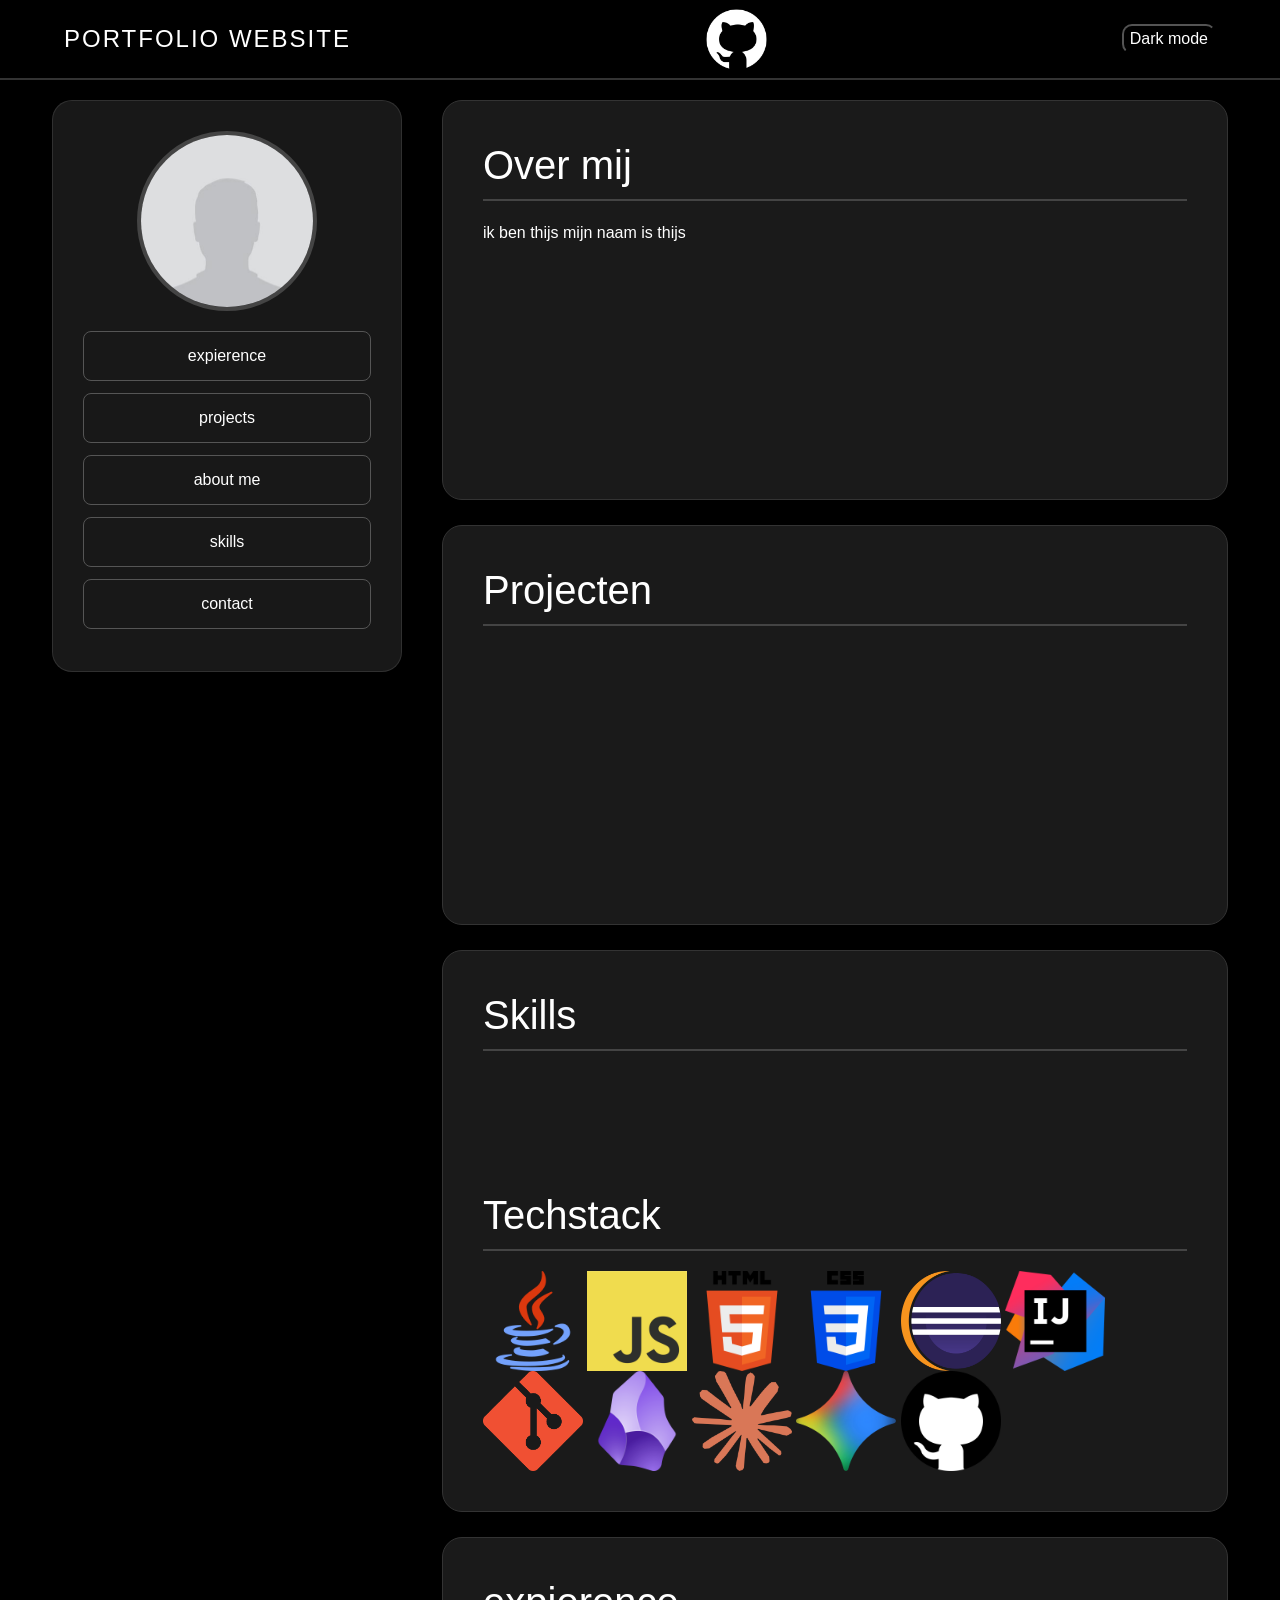
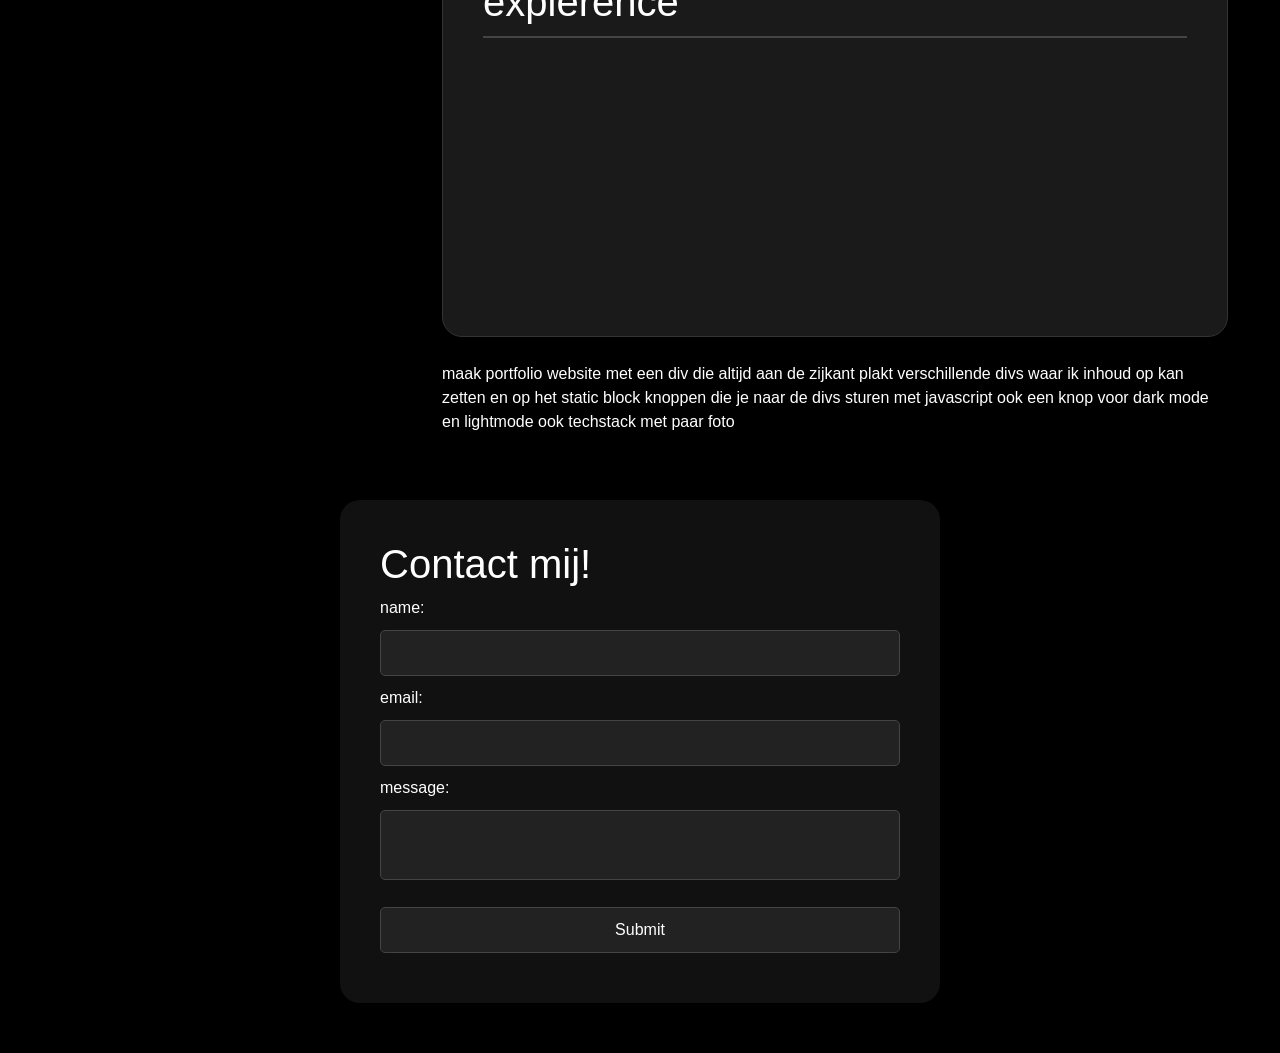
==== index.html @ da0b418c "renamed" ====
<!doctype html>
<html lang="en">

<head>
    <title>eportfolio</title>
    <!-- Required meta tags -->
    <meta charset="utf-8" />
    <meta name="viewport" content="width=device-width, initial-scale=1, shrink-to-fit=no" />

    <!-- Bootstrap CSS v5.2.1 -->
    <link href="https://cdn.jsdelivr.net/npm/bootstrap@5.3.2/dist/css/bootstrap.min.css" rel="stylesheet"
        integrity="sha384-T3c6CoIi6uLrA9TneNEoa7RxnatzjcDSCmG1MXxSR1GAsXEV/Dwwykc2MPK8M2HN" crossorigin="anonymous" />
    <link rel="stylesheet" href="style/main.css">
</head>

<body id="body">
    <header>
        <div id="head">
            <h1> Portfolio website </h1>
            <div id="git"><a href="https://github.com/dailyjork" target="_blank"><img
                        src="../images/github.png"></img></a></div>
            <button id="cMode">Dark mode</button>
        </div>
    </header>
    <main>
        <div class="container">
            <div id="leftColumn">
                <div id="profile">
                    <img id="profilePicb" src="images/default-avatar-photo-placeholder-profile-icon-vector.jpg" alt="">
                    <button id="expierenceb" onclick="goDiv(expierence)">expierence</button><br>
                    <button id="projectsb" onclick="goDiv(projects)">projects</button><br>
                    <button id="aboutb" onclick="goDiv(about)">about me</button><br>
                    <button id="skillsb" onclick="goDiv(skills)">skills</button> <br>
                    <button id="contactb" onclick="goDiv(contact)">contact</button>
                </div>
            </div>
            <div id="rightColumn">
                <div>
                    <div class="block">
                        <h1>Over mij</h1>
                        <p>ik ben thijs mijn naam is thijs</p>
                    </div>
                    <div class="block">
                        <h1>Projecten</h1>

                    </div>
                    <div class="block">
                        <h1>Skills</h1>
                        <p></p><br><br><br><br><br>
                        <h1> Techstack</h1>
                        <div id="skills">
                            <img src="images/java-logo.png" alt="">
                            <img src="images/JavaScript-logo.png" alt="">
                            <img src="images/HTML5_logo.png" alt="">
                            <img src="images/css-logo.png" alt="">
                            <img src="images/eclipse-icon-icon-md.png" alt="">
                            <img src="images/IntelliJ_IDEA_Icon.svg.png" alt="">
                            <img src="images/Git-Icon-1788C.png" alt="">
                            <img src="images/2023_Obsidian_logo.svg.png" alt="">
                            <img src="images/claude-color.png" alt="">
                            <img src="images/Google_Gemini_icon_2025.svg.png" alt="">
                            <img src="images/github_logo_icon_229278.png" alt="">
                        </div>
                    </div>
                    <div class="block">
                        <h1>expierence</h1>

                    </div>
                        <p>maak portfolio website met een div die altijd aan de zijkant plakt verschillende divs waar ik inhoud op kan zetten en op het static block knoppen die je naar de divs sturen met javascript ook een knop voor dark mode en lightmode ook techstack met paar foto</p>
                    </div>
                </div>
            </div>
        </div>
    </main>
    <footer>
        <div id="contact">
            <h1> Contact mij!</h1>
            <form action="https://api.web3forms.com/submit" method="POST" id="form">
                <input type="hidden" name="access_key" value="903be029-9c45-42ca-ba6c-85d834a9653d">
                <label for="name">name:</label>
                <input type="text" name="name" required> <br>
                <label for="email">email:</label>
                <input type="email" name="email" required><br>
                <label for="message">message:</label>
                <textarea name="message" required></textarea><br>
                <button type="submit">Submit</button>
            </form>
        </div>
        <div id="footer">

        </div>
    </footer>
    <!-- Bootstrap JavaScript Libraries -->
    <script src="https://cdn.jsdelivr.net/npm/@popperjs/core@2.11.8/dist/umd/popper.min.js"
        integrity="sha384-I7E8VVD/ismYTF4hNIPjVp/Zjvgyol6VFvRkX/vR+Vc4jQkC+hVqc2pM8ODewa9r"
        crossorigin="anonymous"></script>

    <script src="https://cdn.jsdelivr.net/npm/bootstrap@5.3.2/dist/js/bootstrap.min.js"
        integrity="sha384-BBtl+eGJRgqQAUMxJ7pMwbEyER4l1g+O15P+16Ep7Q9Q+zqX6gSbd85u4mG4QzX+"
        crossorigin="anonymous"></script>
    <script src="script/main.js">

    </script>
</body>

</html>
---- style/main.css ----
* {
    box-sizing: border-box;
    transition: background-color 0.3s ease, color 0.3s ease;
}

.block #skills img {
    height: 100px;
    width: 100px;
}

body {
    background-color: #000;
    color: white;
    margin: 0;
    font-family: 'Segoe UI', Tahoma, Geneva, Verdana, sans-serif;
    overflow-x: hidden;
}

#head button {
    border-radius: 10px;

    background-color: black;
    color: white;
}

#head {
    position: fixed;
    top: 0;
    left: 0;
    width: 100%;
    height: 80px;
    display: flex;
    justify-content: space-between;
    padding: 0 5%;
    background-color: rgba(0, 0, 0, 0.9);
    backdrop-filter: blur(5px);
    border-bottom: 2px solid #333;
    z-index: 1000;
    align-items: center;
    text-align: center;
}

#head h1 {
    font-size: 1.5rem;
    margin: 0;
    text-transform: uppercase;
    letter-spacing: 2px;
}

#head img {
    width: 75px;
    height: 75px;
}


.container {
    display: flex;
    max-width: 1200px;
    margin: 100px auto 0;
    gap: 40px;
}

#leftColumn {
    width: 350px;
}

#profile {
    position: sticky;
    top: 100px;
    background: rgba(40, 40, 40, 0.6);
    backdrop-filter: blur(15px);
    padding: 30px;
    border-radius: 20px;
    border: 1px solid rgba(255, 255, 255, 0.1);
    text-align: center;
}

#profile img {
    width: 180px;
    height: 180px;
    object-fit: cover;
    border-radius: 50%;
    border: 4px solid #444;
    margin-bottom: 20px;
}

#profile button {
    width: 100%;
    padding: 12px;
    margin-bottom: 12px;
    background: transparent;
    border: 1px solid #555;
    color: white;
    border-radius: 8px;
    cursor: pointer;
    transition: all 0.2s ease;
}

#profile button:hover {
    background: white;
    color: black;
    transform: translateY(-2px);
}

#rightColumn {
    flex: 1;
    display: flex;
    flex-direction: column;
    gap: 30px;
}

.block {
    background: #1a1a1a;
    padding: 40px;
    border-radius: 20px;
    min-height: 400px;
    border: 1px solid #333;
    margin-bottom: 25px;
}

.block h1 {
    border-bottom: 2px solid #444;
    padding-bottom: 10px;
    margin-bottom: 20px;
}

#contact {
    max-width: 600px;
    margin: 50px auto;
    padding: 40px;
    background: #111;
    border-radius: 20px;
}

#form input, #form textarea, #form button{
    width: 100%;
    padding: 10px;
    margin: 10px 0;
    background: #222;
    border: 1px solid #444;
    color: white;
    border-radius: 5px;
    resize: none;
    background-color: #222;
}

body.light-mode {
    background-color: #f5f5f5;
    background-image: radial-gradient(#ccc 1px, transparent 1px);
    background-size: 20px 20px;
    color: #1a1a1a;
}

body.light-mode #head {
    background-color: rgba(255, 255, 255, 0.9);
    border-bottom: 2px solid #ddd;
}

body.light-mode #head h1 { color: #000; }

body.light-mode #profile {
    background: rgba(255, 255, 255, 0.8);
    border: 1px solid #ddd;
}

body.light-mode #profile button {
    border: 1px solid #ccc;
    color: #333;
}

body.light-mode .block {
    background: white;
    border: 1px solid #ddd;
    box-shadow: 0 4px 15px rgba(0,0,0,0.05);
}
body.light-mode #contact {
    background-color: white;
    border: 1px solid #ddd;
}
body.light-mode #form input,body.light-mode #form textarea {
    background-color: rgb(233, 230, 225);
    color: black;
}
body.light-mode #head button {
    background-color: rgb(255, 255, 255);
    color: rgb(0, 0, 0);
}
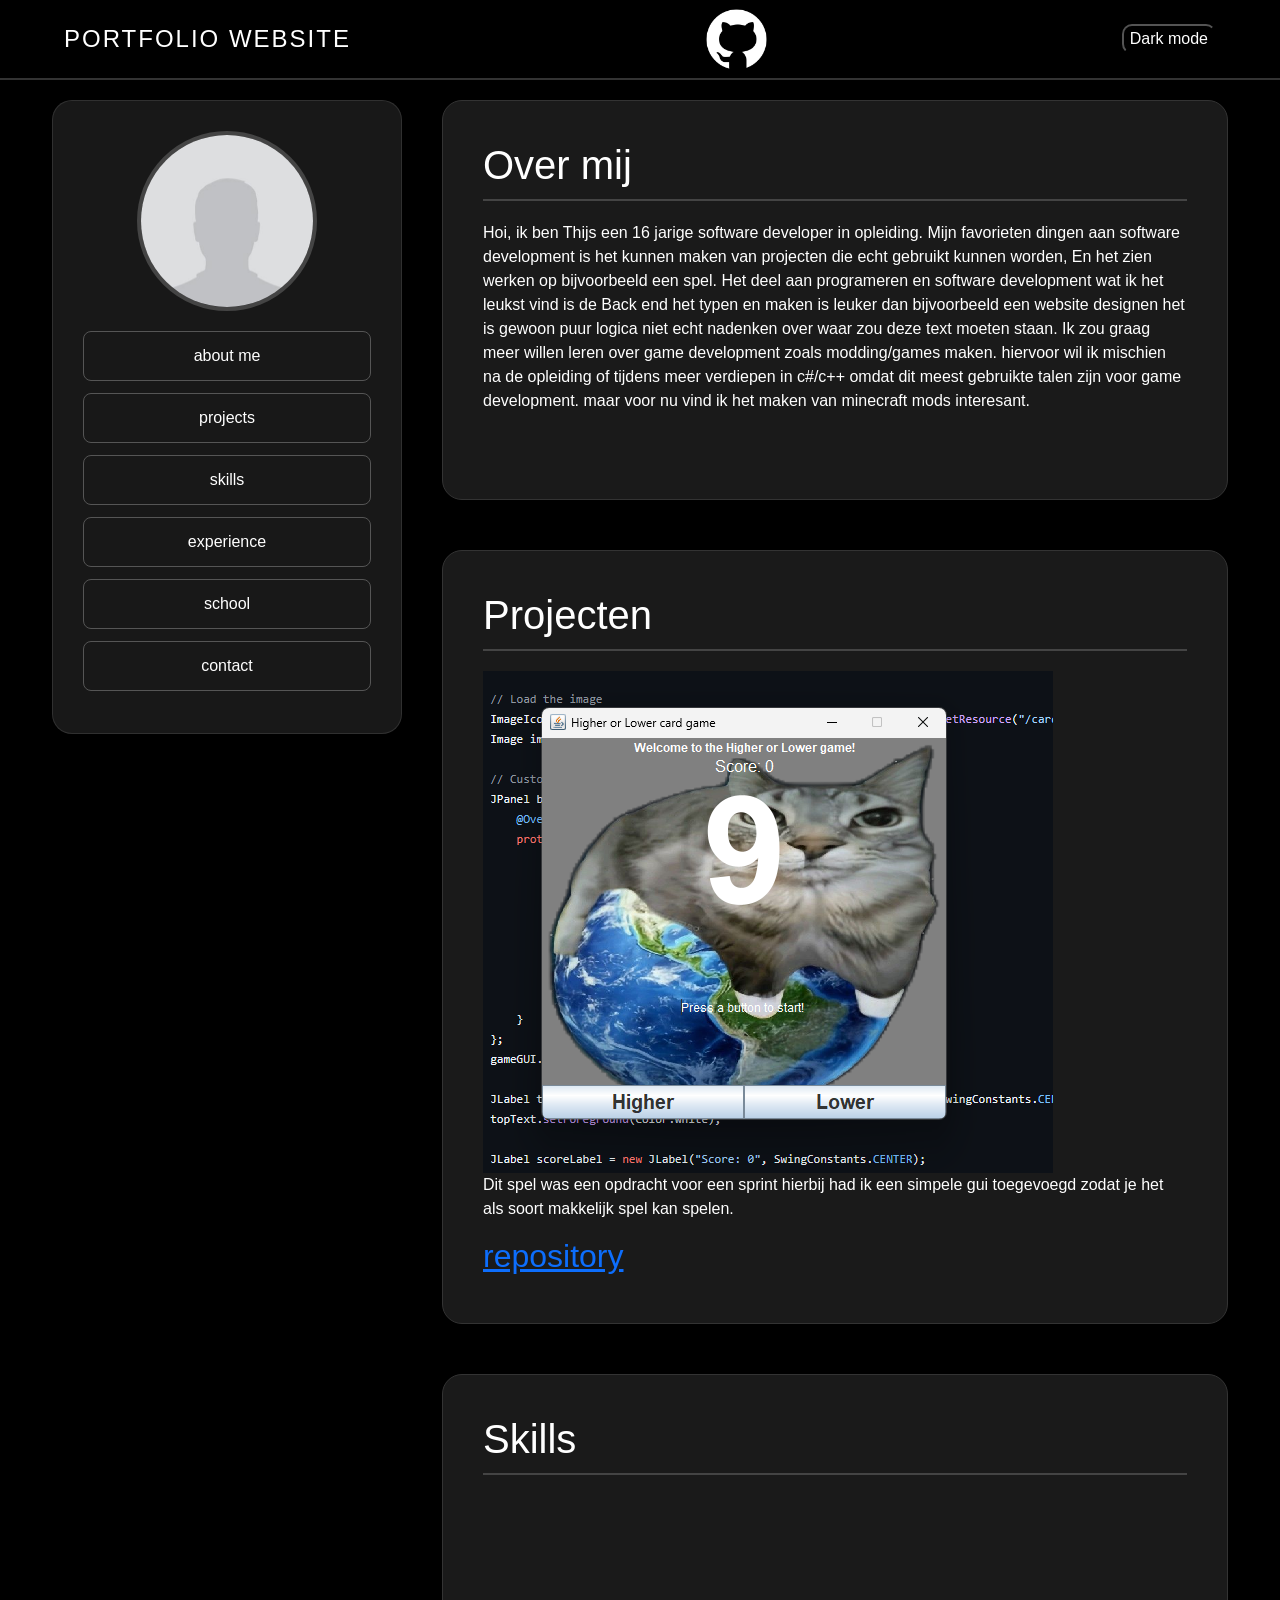
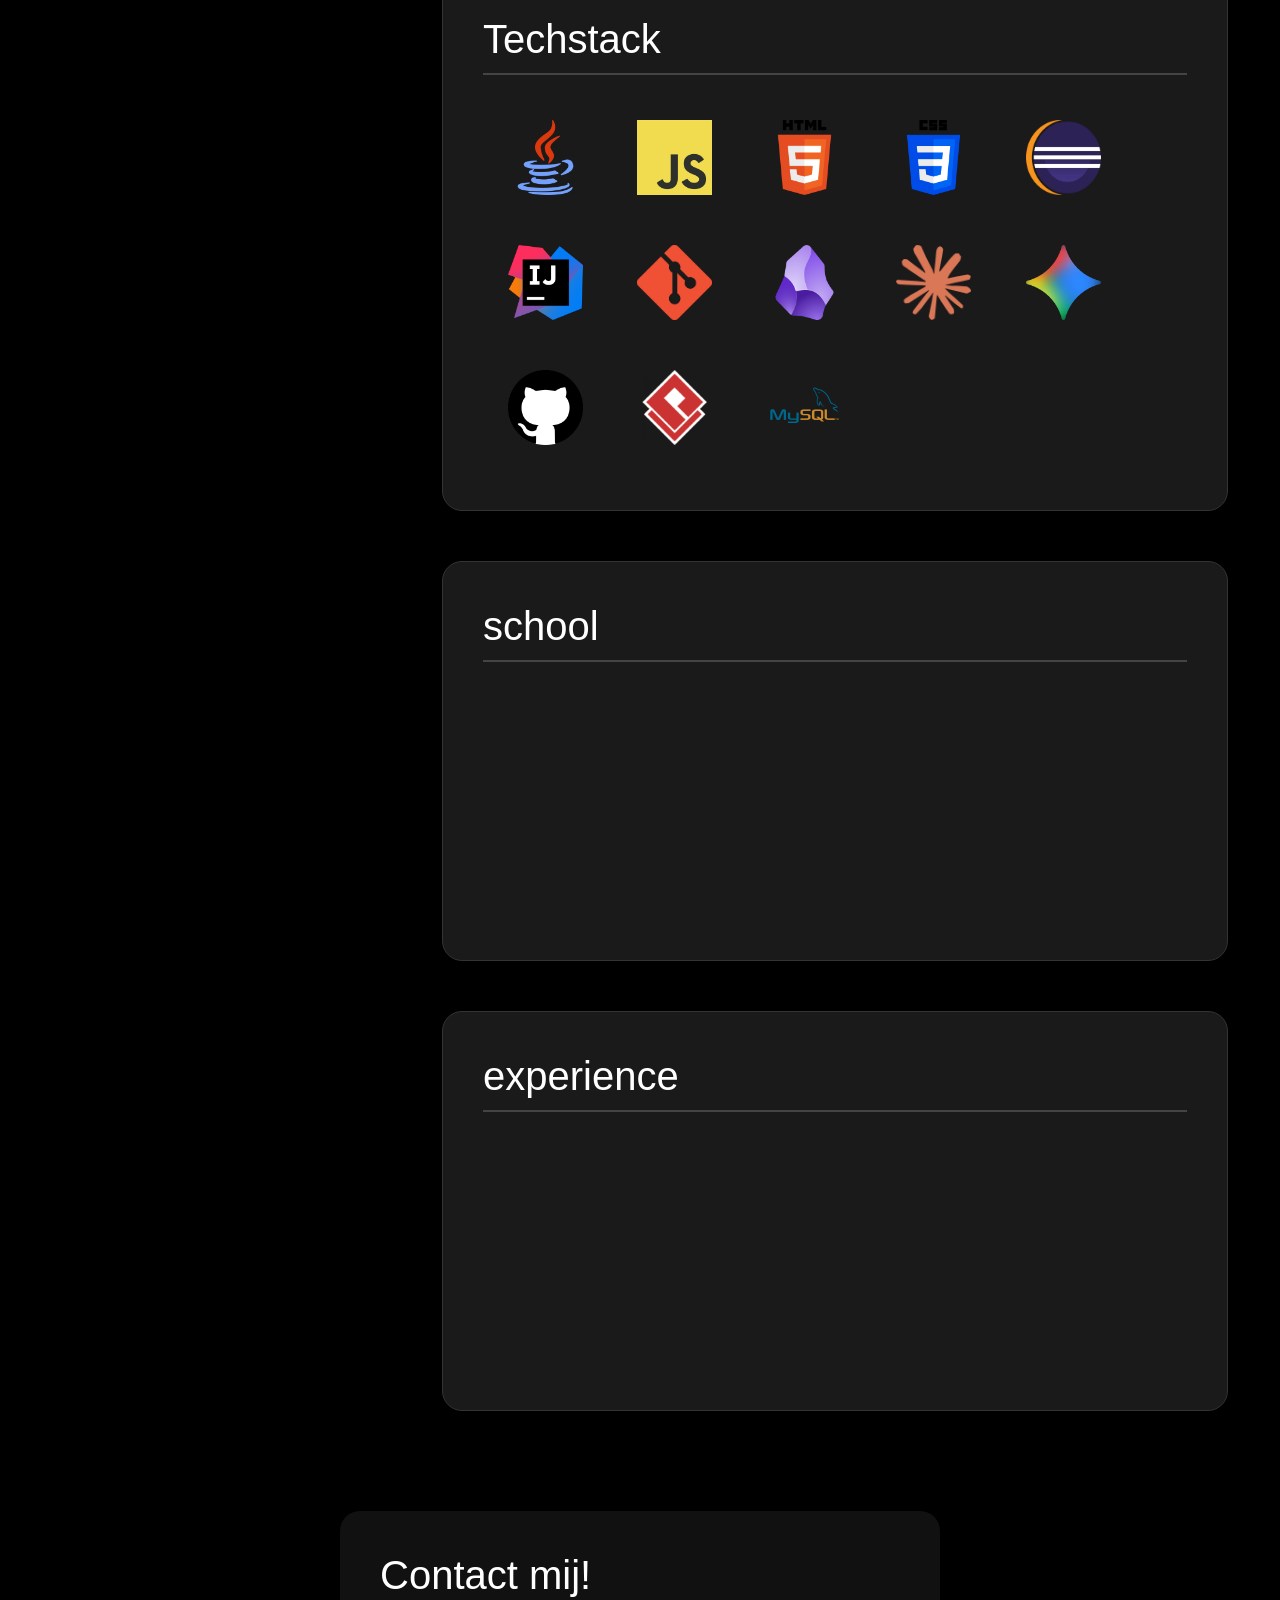
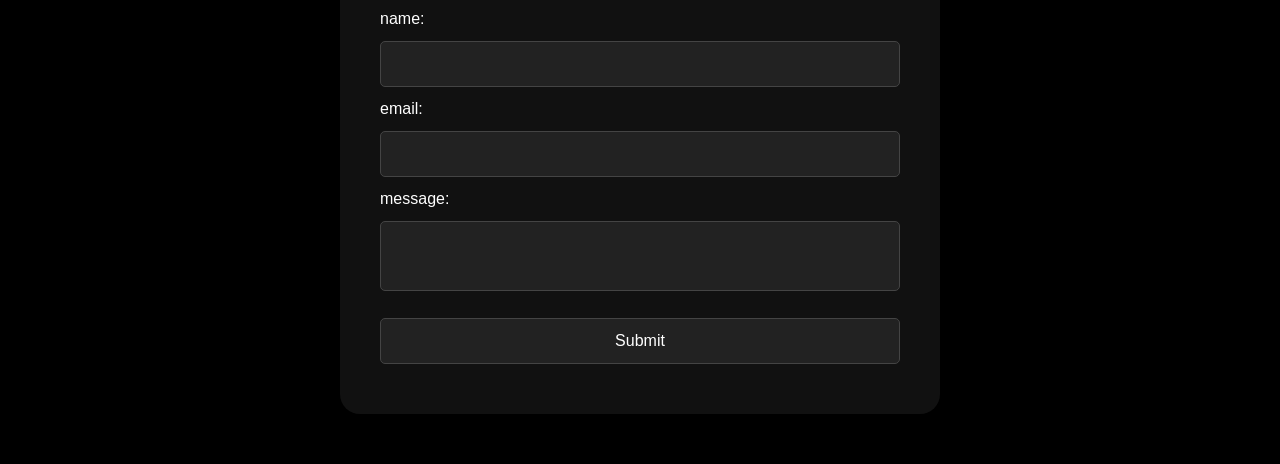
==== commit affe2be5: "s" ====
--- a/index.html
+++ b/index.html
@@ -18,7 +18,7 @@
         <div id="head">
             <h1> Portfolio website </h1>
             <div id="git"><a href="https://github.com/dailyjork" target="_blank"><img
-                        src="../images/github.png"></img></a></div>
+                        src="images/github.png"></img></a></div>
             <button id="cMode">Dark mode</button>
         </div>
     </header>
@@ -27,24 +27,33 @@
             <div id="leftColumn">
                 <div id="profile">
                     <img id="profilePicb" src="images/default-avatar-photo-placeholder-profile-icon-vector.jpg" alt="">
-                    <button id="expierenceb" onclick="goDiv(expierence)">expierence</button><br>
+                    <button id="aboutb" onclick="goDiv(about)">about me</button><br>
                     <button id="projectsb" onclick="goDiv(projects)">projects</button><br>
-                    <button id="aboutb" onclick="goDiv(about)">about me</button><br>
                     <button id="skillsb" onclick="goDiv(skills)">skills</button> <br>
+                    <button id="expierenceb" onclick="goDiv(experience)">experience</button><br>
+                    <button onclick="goDiv(school)">school</button> <br>
                     <button id="contactb" onclick="goDiv(contact)">contact</button>
                 </div>
             </div>
             <div id="rightColumn">
                 <div>
-                    <div class="block">
+                    <div class="block" id="aboutMe">
                         <h1>Over mij</h1>
-                        <p>ik ben thijs mijn naam is thijs</p>
+                        <p>Hoi, ik ben Thijs een 16 jarige software developer in opleiding. 
+                            Mijn favorieten dingen aan software development is het kunnen maken van projecten die echt gebruikt kunnen worden, En het zien werken op bijvoorbeeld een spel.
+                            Het deel aan programeren en software development wat ik het leukst vind is de Back end het typen en maken is leuker dan bijvoorbeeld een website designen het is gewoon puur logica niet echt nadenken over waar zou deze text moeten staan.
+                            Ik zou graag meer willen leren over game development zoals modding/games maken. hiervoor wil ik mischien na de opleiding of tijdens meer verdiepen in c#/c++ omdat dit meest gebruikte talen zijn voor game development. maar voor nu vind ik het maken van minecraft mods interesant.
+                        </p>
                     </div>
-                    <div class="block">
+                    <div class="block" id="projects">
                         <h1>Projecten</h1>
-
+                        <div id="cardGame">
+                            <img src="images/Screenshot 2026-03-02 132426.png" alt="">
+                            <p>Dit spel was een opdracht voor een sprint hierbij had ik een simpele gui toegevoegd zodat je het als soort makkelijk spel kan spelen. </p>
+                            <h2><a href="https://github.com/dailyjork/cardGame/">repository</a></h2>
+                        </div>
                     </div>
-                    <div class="block">
+                    <div class="block" id="skills">
                         <h1>Skills</h1>
                         <p></p><br><br><br><br><br>
                         <h1> Techstack</h1>
@@ -60,14 +69,15 @@
                             <img src="images/claude-color.png" alt="">
                             <img src="images/Google_Gemini_icon_2025.svg.png" alt="">
                             <img src="images/github_logo_icon_229278.png" alt="">
+                            <img src="images/visual-paradigm-logo.png" alt="">
+                            <img src="images/mysql-logo.png" alt="">
                         </div>
                     </div>
-                    <div class="block">
-                        <h1>expierence</h1>
-
+                    <div class="block" id="school">
+                        <h1>school</h1>
                     </div>
-                        <p>maak portfolio website met een div die altijd aan de zijkant plakt verschillende divs waar ik inhoud op kan zetten en op het static block knoppen die je naar de divs sturen met javascript ook een knop voor dark mode en lightmode ook techstack met paar foto</p>
-                    </div>
+                    <div class="block" id="experience">
+                        <h1>experience</h1>
                 </div>
             </div>
         </div>
@@ -87,7 +97,7 @@
             </form>
         </div>
         <div id="footer">
-
+            
         </div>
     </footer>
     <!-- Bootstrap JavaScript Libraries -->
--- a/style/main.css
+++ b/style/main.css
@@ -1,11 +1,18 @@
 * {
     box-sizing: border-box;
     transition: background-color 0.3s ease, color 0.3s ease;
+    user-select: none;
 }
 
 .block #skills img {
+    height: 75px;
+    width: 75px;
+    margin: 25px;
+}
+.block #skills img:hover{
     height: 100px;
     width: 100px;
+    transition: all 0.3s;
 }
 
 body {
@@ -109,13 +116,18 @@
     gap: 30px;
 }
 
+#cardGame {
+    color: white;
+    size: 10pxs;
+} 
+
 .block {
     background: #1a1a1a;
     padding: 40px;
     border-radius: 20px;
     min-height: 400px;
     border: 1px solid #333;
-    margin-bottom: 25px;
+    margin-bottom: 50px;
 }
 
 .block h1 {
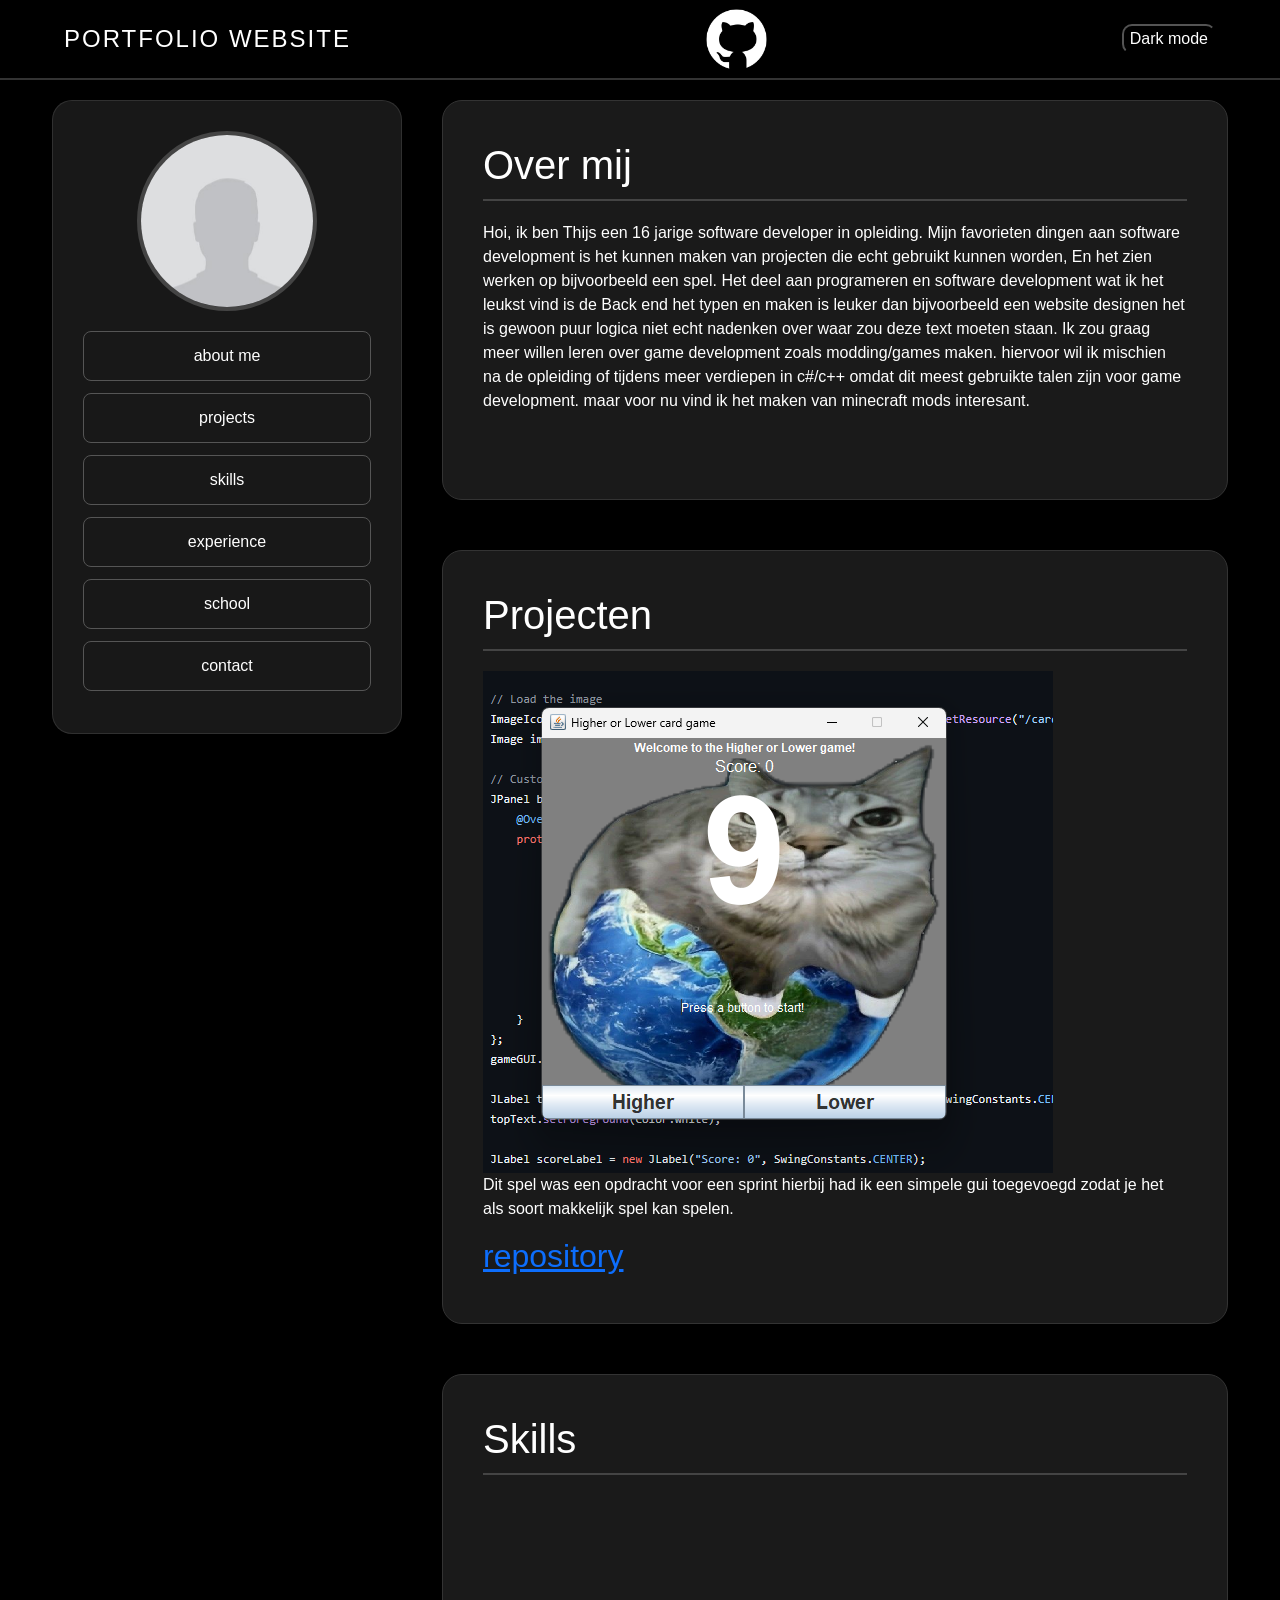
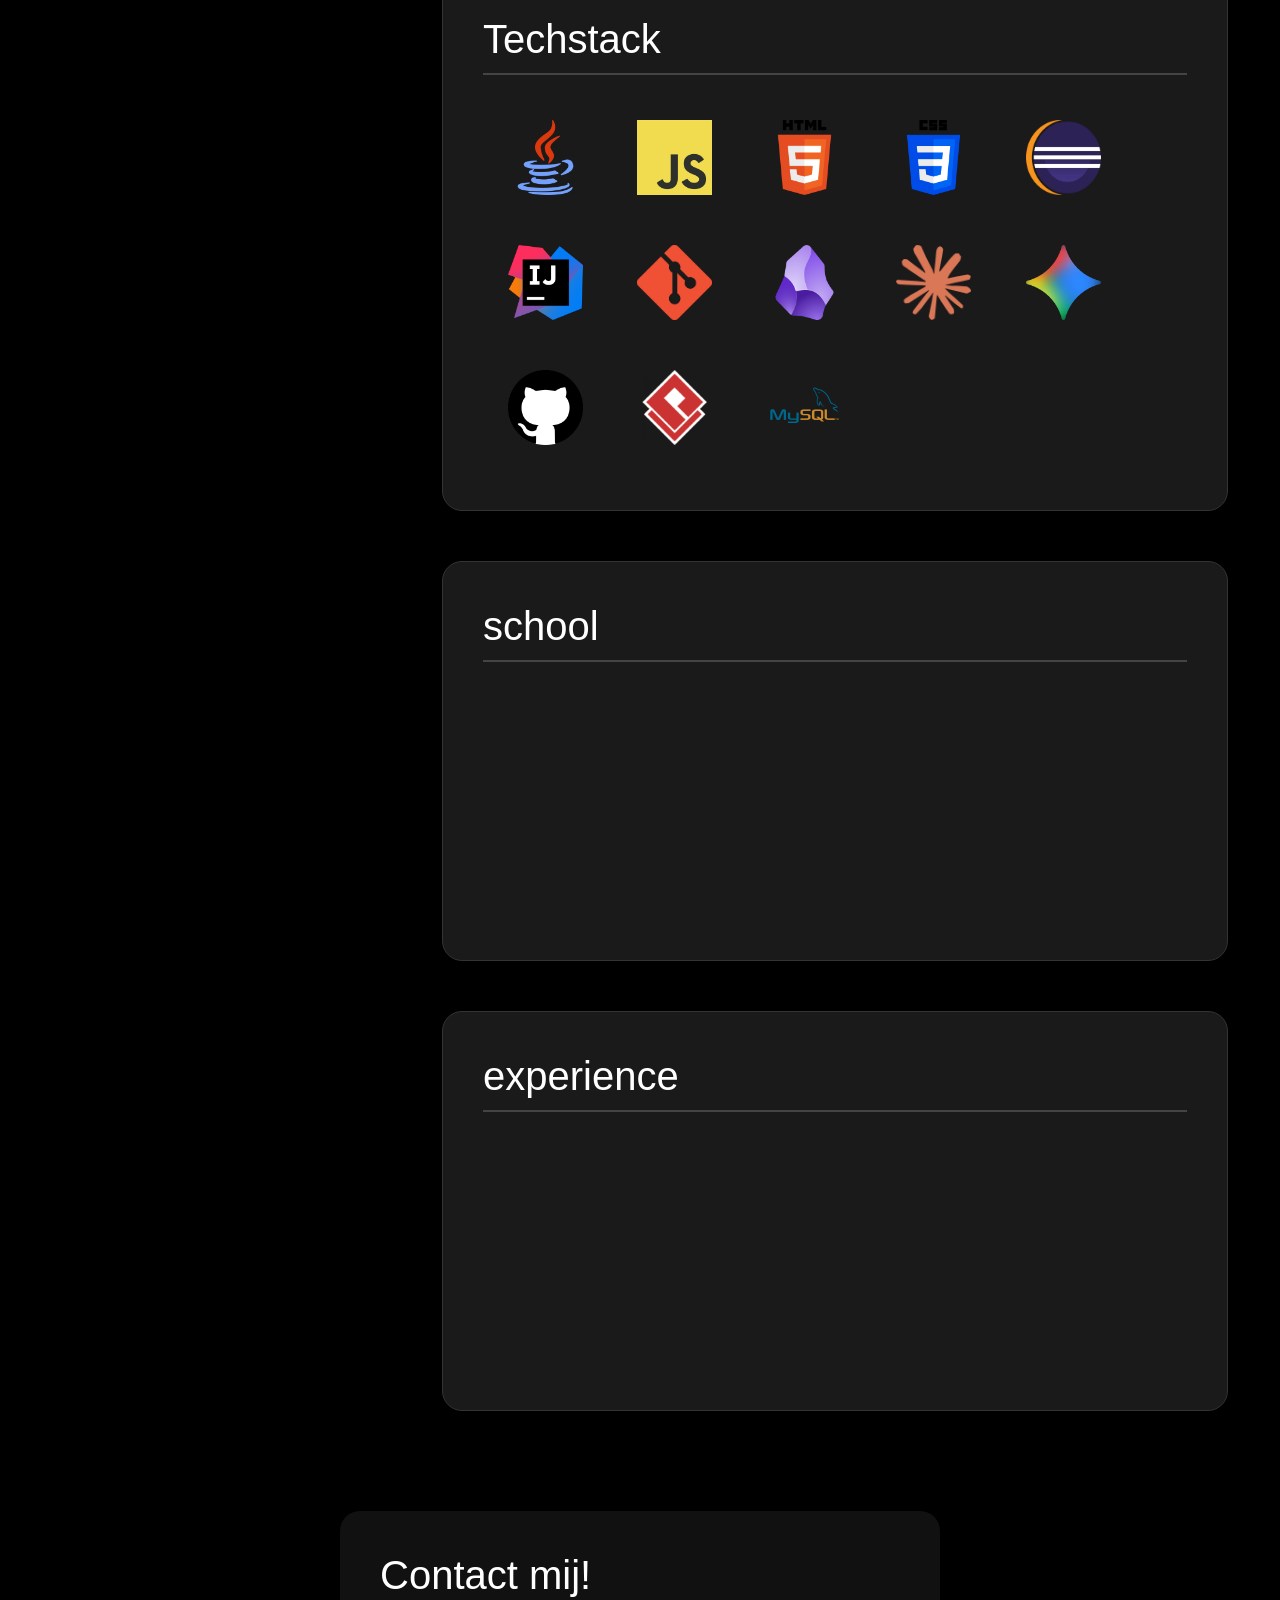
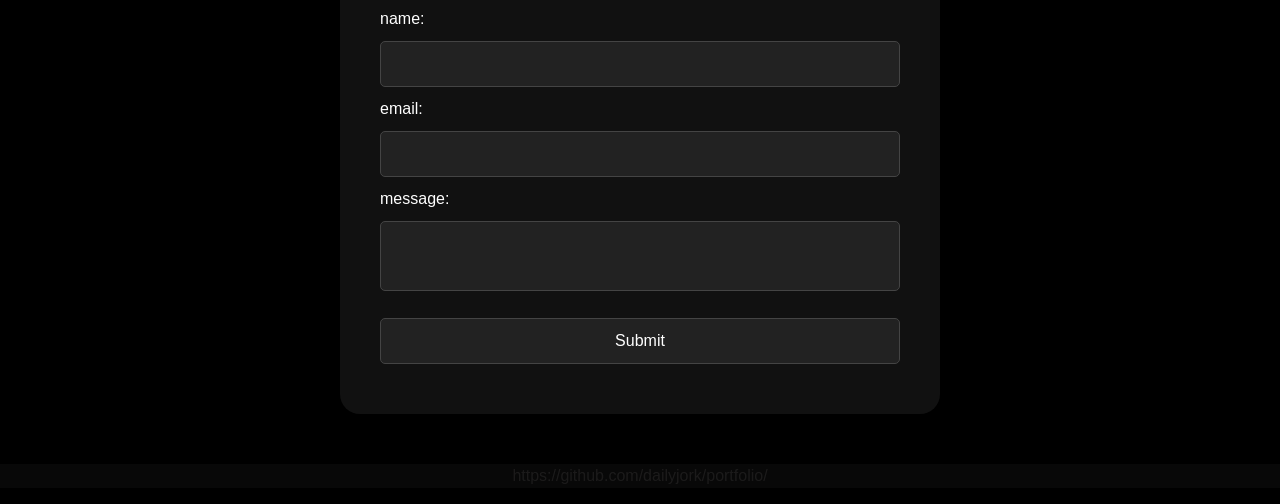
==== commit 38e4aeff: "responsive" ====
--- a/index.html
+++ b/index.html
@@ -97,7 +97,7 @@
             </form>
         </div>
         <div id="footer">
-            
+            <p>https://github.com/dailyjork/portfolio/</p>
         </div>
     </footer>
     <!-- Bootstrap JavaScript Libraries -->
--- a/style/main.css
+++ b/style/main.css
@@ -155,6 +155,16 @@
     resize: none;
     background-color: #222;
 }
+#footer {
+    text-align: center;
+    background-color: #080808;
+}
+
+#footer p {
+
+    opacity: 40%;
+    color: rgb(59, 57, 57);
+}
 
 body.light-mode {
     background-color: #f5f5f5;
@@ -197,3 +207,57 @@
     background-color: rgb(255, 255, 255);
     color: rgb(0, 0, 0);
 }
+
+   @media screen and (max-width: 768px) {
+    .container {
+        flex-direction: column; 
+        align-items: center; 
+        margin-top: 100px;    
+        gap: 20px;
+    }
+
+    #leftColumn {
+        display: none;
+    }
+
+    #profile {
+        position: static;  
+        width: 100%;
+    }
+
+    #rightColumn {
+        width: 100%; /* Was 950%, nu gefixt naar 100% */
+    }
+
+    .block {
+        width: 100%;
+        padding: 25px;
+        min-height: auto;  
+    }
+
+    #cardGame img {
+        width: 100%;         
+        height: auto;
+    }
+
+    .block #skills img {
+        width: 55px;         
+        height: 55px;
+        margin: 10px;
+    }
+
+    #contact {
+        width: 100%;
+    }
+}
+
+@media screen and (max-width: 480px) {
+    #head h1 {
+        font-size: 1.1rem;  
+    }
+    
+    .block #skills img {
+        width: 45px;
+        height: 45px;
+    }
+}
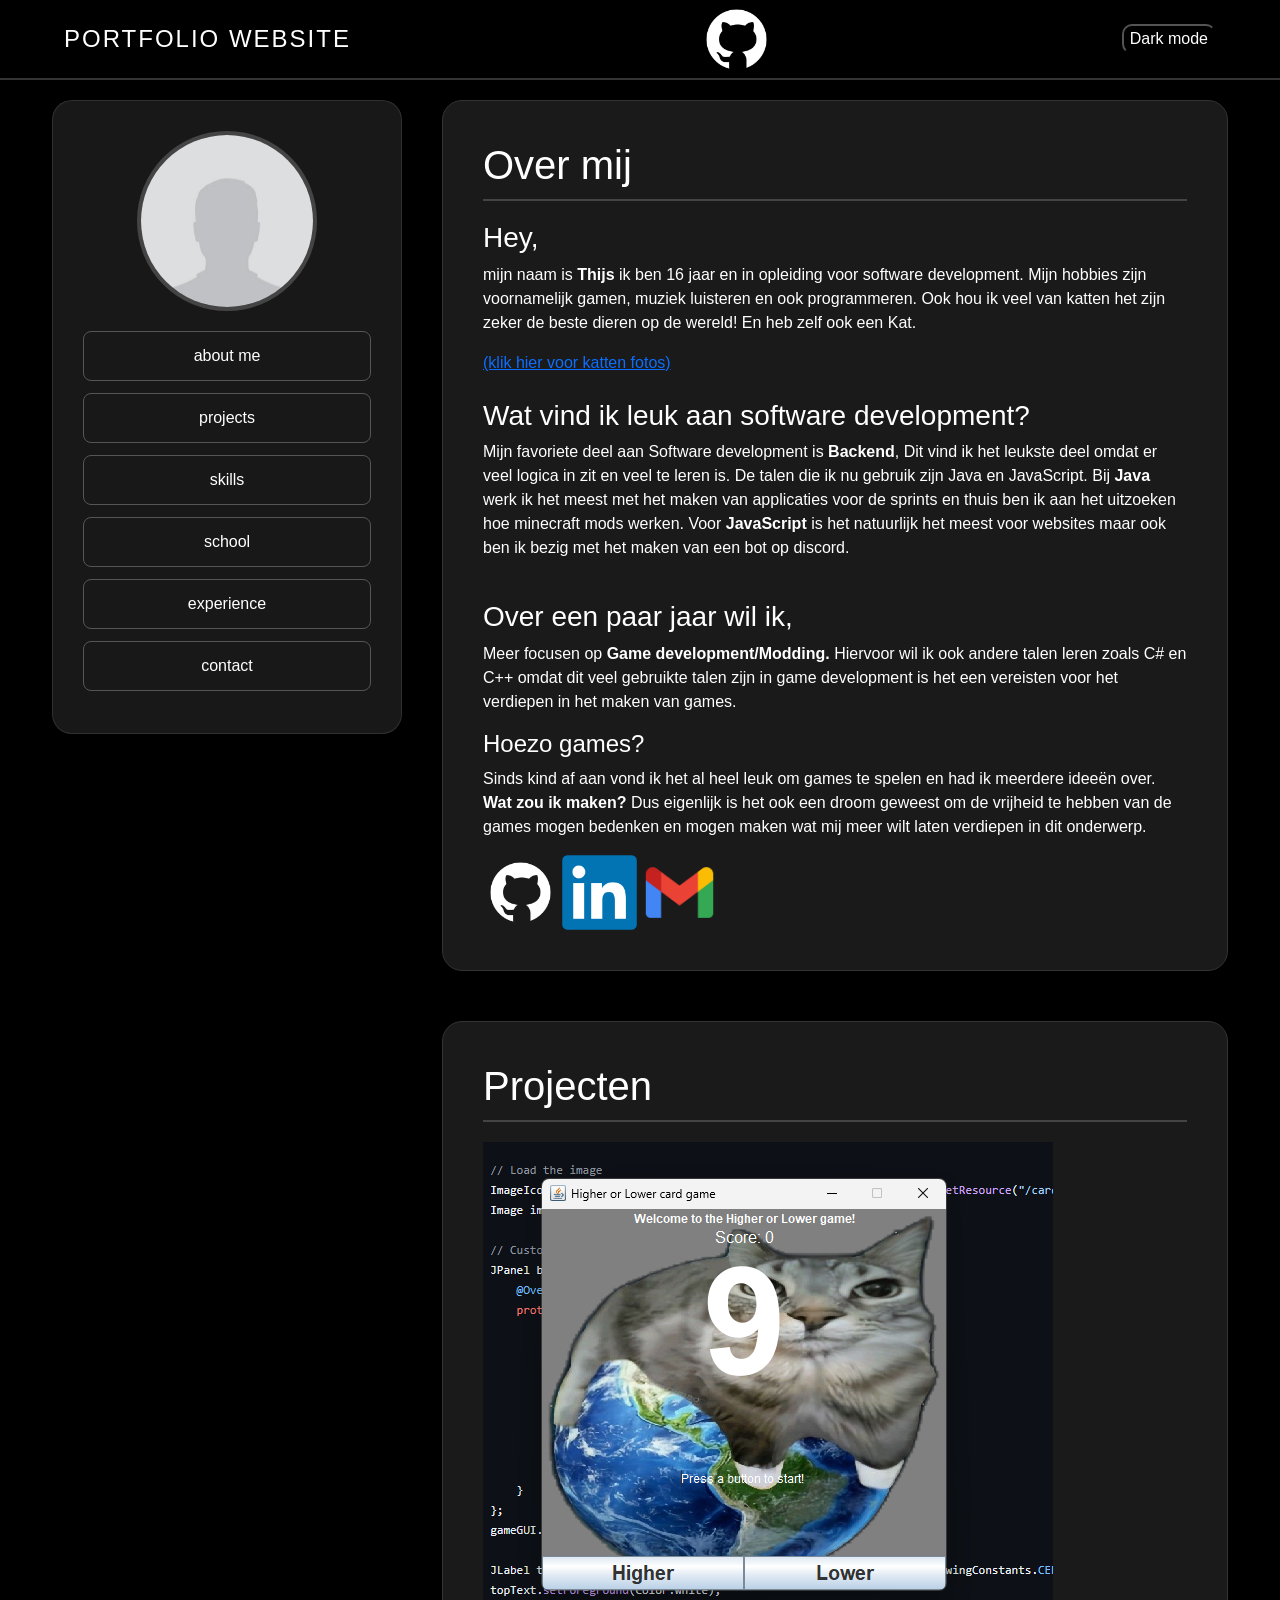
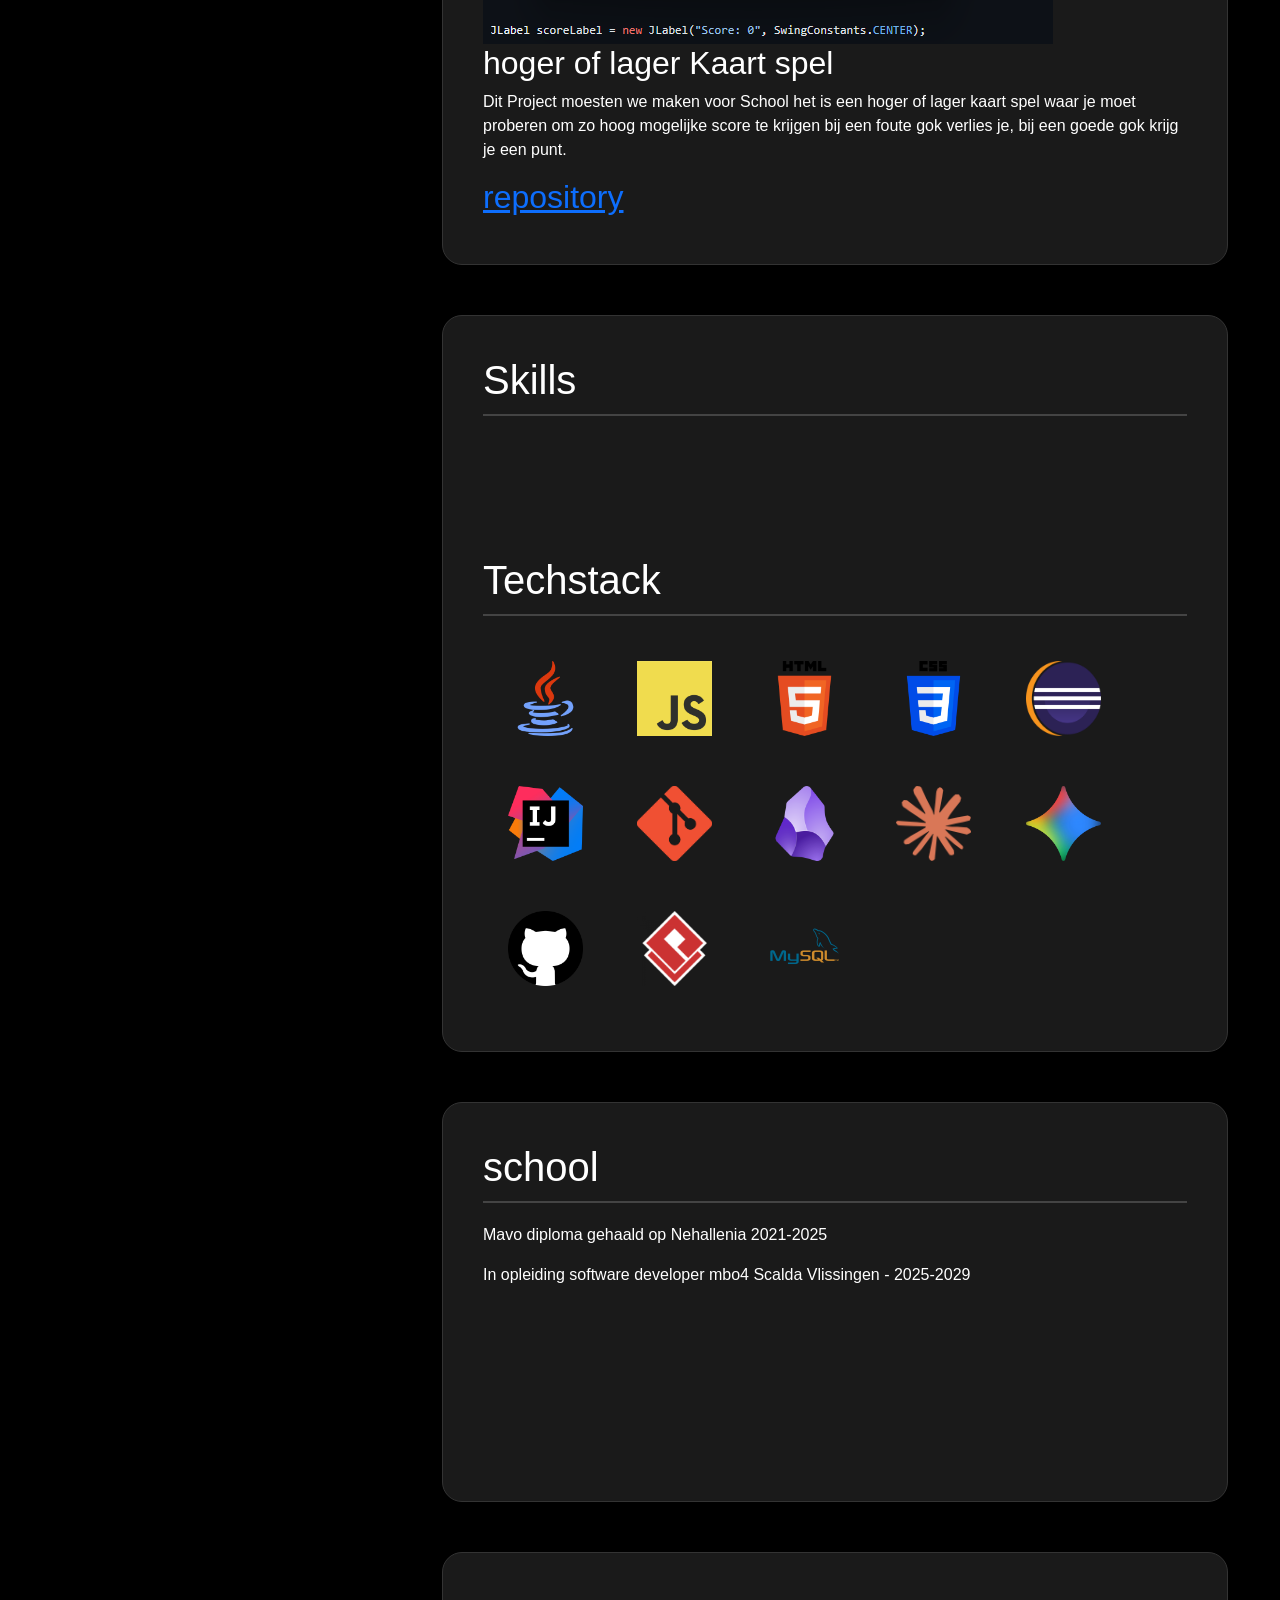
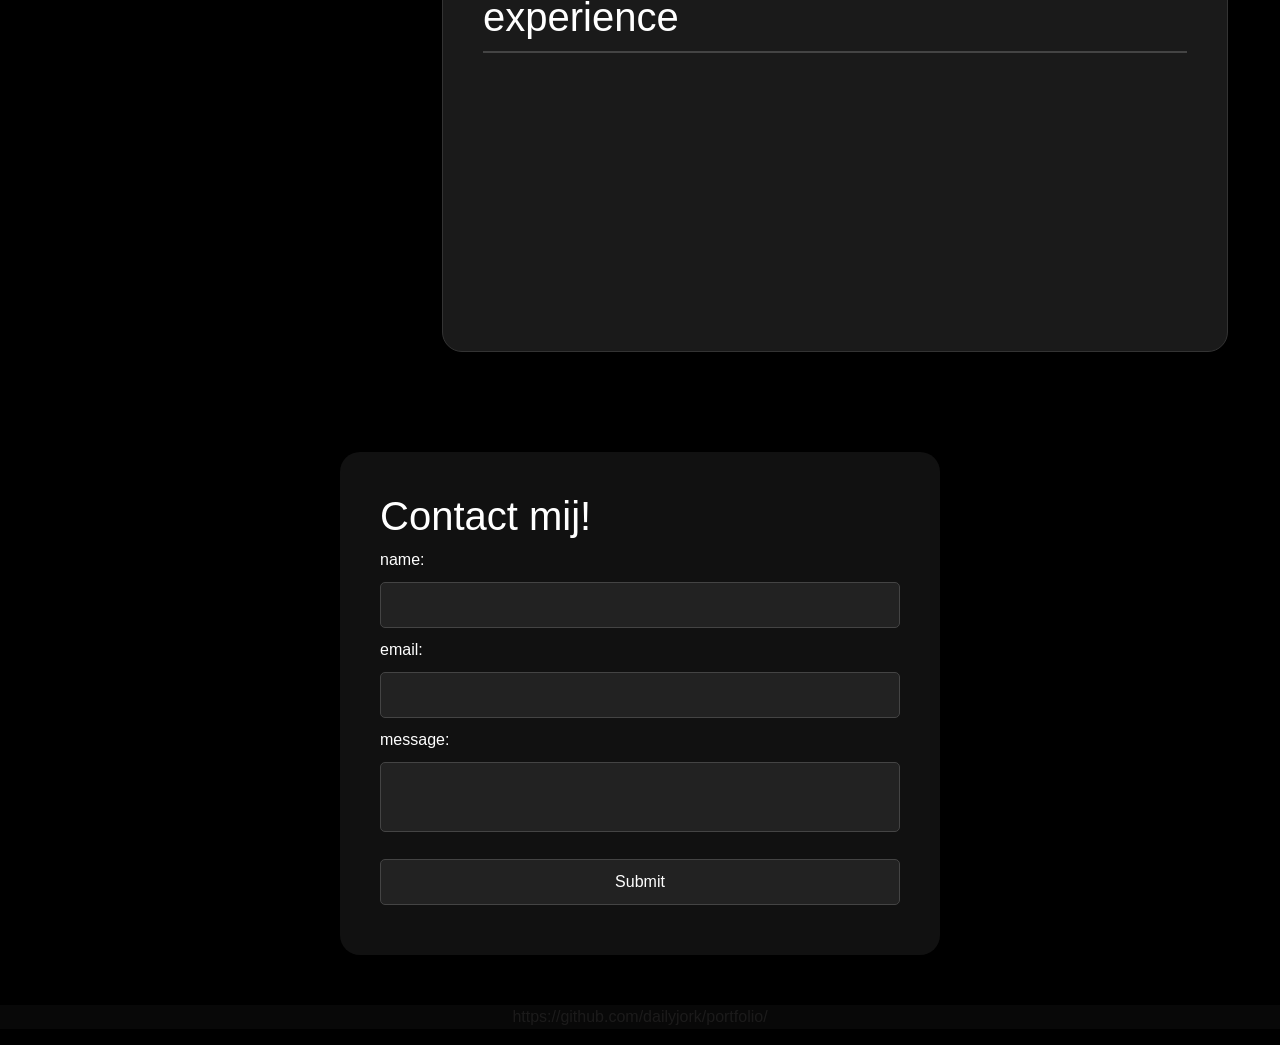
==== commit ec327586: "Added information to About me and socials also added a button to go to cat pictures" ====
--- a/index.html
+++ b/index.html
@@ -17,8 +17,8 @@
     <header>
         <div id="head">
             <h1> Portfolio website </h1>
-            <div id="git"><a href="https://github.com/dailyjork" target="_blank"><img
-                        src="images/github.png"></img></a></div>
+            <div id="git"><a href="https://github.com/dailyjork" target="_blank"><img src="images/github.png"></img></a>
+            </div>
             <button id="cMode">Dark mode</button>
         </div>
     </header>
@@ -30,8 +30,8 @@
                     <button id="aboutb" onclick="goDiv(about)">about me</button><br>
                     <button id="projectsb" onclick="goDiv(projects)">projects</button><br>
                     <button id="skillsb" onclick="goDiv(skills)">skills</button> <br>
+                    <button onclick="goDiv(school)">school</button> <br>
                     <button id="expierenceb" onclick="goDiv(experience)">experience</button><br>
-                    <button onclick="goDiv(school)">school</button> <br>
                     <button id="contactb" onclick="goDiv(contact)">contact</button>
                 </div>
             </div>
@@ -39,17 +39,51 @@
                 <div>
                     <div class="block" id="aboutMe">
                         <h1>Over mij</h1>
-                        <p>Hoi, ik ben Thijs een 16 jarige software developer in opleiding. 
-                            Mijn favorieten dingen aan software development is het kunnen maken van projecten die echt gebruikt kunnen worden, En het zien werken op bijvoorbeeld een spel.
-                            Het deel aan programeren en software development wat ik het leukst vind is de Back end het typen en maken is leuker dan bijvoorbeeld een website designen het is gewoon puur logica niet echt nadenken over waar zou deze text moeten staan.
-                            Ik zou graag meer willen leren over game development zoals modding/games maken. hiervoor wil ik mischien na de opleiding of tijdens meer verdiepen in c#/c++ omdat dit meest gebruikte talen zijn voor game development. maar voor nu vind ik het maken van minecraft mods interesant.
-                        </p>
+                        <h3>Hey,</h3>
+                        <p id="aboutText">
+                            mijn naam is <Strong>Thijs</Strong> ik ben 16 jaar en in opleiding voor software
+                            development. Mijn hobbies zijn voornamelijk gamen, muziek luisteren en ook programmeren.
+                            Ook hou ik veel van katten het zijn zeker de beste dieren op de wereld! En heb zelf ook een
+                            Kat.
+                        </p><a href="cat.html">(klik hier voor katten fotos)</a> <br><br>
+
+                        <h3>Wat vind ik leuk aan software development?</h3>
+                        <p>Mijn favoriete deel aan Software development is <strong>Backend</strong>, Dit vind ik het
+                            leukste deel omdat er veel logica in zit en veel te leren is. De talen die ik nu gebruik
+                            zijn Java en JavaScript. Bij <strong>Java</strong> werk ik het meest met het maken van
+                            applicaties voor de sprints en thuis ben ik aan het uitzoeken hoe minecraft mods werken.
+                            Voor <strong>JavaScript</strong> is het natuurlijk het meest voor websites maar ook ben ik
+                            bezig met het maken van een bot op discord.</p>
+                        <br>
+                        <h3>Over een paar jaar wil ik,</h3>
+                        <p>Meer focusen op <strong>Game development/Modding.</strong> Hiervoor wil ik ook andere talen
+                            leren zoals C# en C++ omdat dit veel gebruikte talen zijn in game development is het een
+                            vereisten voor het verdiepen in het maken van games.</p>
+                        <h4>Hoezo games?</h4>
+                        <p>Sinds kind af aan vond ik het al heel leuk om games te spelen en had ik meerdere ideeën over.
+                            <br><strong>Wat zou ik maken?</strong> Dus eigenlijk is het ook een droom geweest om de
+                            vrijheid te hebben van de games mogen bedenken en mogen maken
+                            wat mij meer wilt laten verdiepen in dit onderwerp.</p>
+                        <div id="socials">
+                            
+                            <a id="gitC" href="https://github.com/dailyjork" target="_blank"><img
+                                    src="images/github.png"></img></a>
+                            <a href=""><img src="images/LinkedIn_logo_initials.png" alt=""></a>
+                            <a onclick="goDiv(contact)" style="cursor: pointer;"><img
+                                    src="images/gmail-new-2020-logo-png_seeklogo-389043.png"></a>
+
+                        </div>
                     </div>
                     <div class="block" id="projects">
                         <h1>Projecten</h1>
                         <div id="cardGame">
-                            <img src="images/Screenshot 2026-03-02 132426.png" alt="">
-                            <p>Dit spel was een opdracht voor een sprint hierbij had ik een simpele gui toegevoegd zodat je het als soort makkelijk spel kan spelen. </p>
+                            <img src="images/Screenshot 2026-03-02 132426.png" alt=""> <br>
+                            <h2>hoger of lager Kaart spel</h2>
+                            <p>Dit Project moesten we maken voor School het is een hoger of lager kaart spel waar je
+                                moet
+                                proberen om zo hoog mogelijke score te krijgen bij een foute gok verlies je, bij een
+                                goede
+                                gok krijg je een punt.</p>
                             <h2><a href="https://github.com/dailyjork/cardGame/">repository</a></h2>
                         </div>
                     </div>
@@ -75,12 +109,16 @@
                     </div>
                     <div class="block" id="school">
                         <h1>school</h1>
+                        <p>Mavo diploma gehaald op Nehallenia 2021-2025</p>
+
+                        <P>In opleiding software developer mbo4 Scalda Vlissingen - 2025-2029</P>
+
                     </div>
                     <div class="block" id="experience">
                         <h1>experience</h1>
+                    </div>
                 </div>
             </div>
-        </div>
     </main>
     <footer>
         <div id="contact">
--- a/style/main.css
+++ b/style/main.css
@@ -9,7 +9,8 @@
     width: 75px;
     margin: 25px;
 }
-.block #skills img:hover{
+
+.block #skills img:hover {
     height: 100px;
     width: 100px;
     transition: all 0.3s;
@@ -31,20 +32,37 @@
 }
 
 #head {
-    position: fixed;
-    top: 0;
-    left: 0;
+    display: flex;
+    justify-content: space-between; /* Verdeelt de 3 groepen */
+    align-items: center;
     width: 100%;
-    height: 80px;
-    display: flex;
-    justify-content: space-between;
+    height: 80px; /* Geef de bar een vaste hoogte */
     padding: 0 5%;
     background-color: rgba(0, 0, 0, 0.9);
     backdrop-filter: blur(5px);
     border-bottom: 2px solid #333;
+    position: fixed;
+    top: 0;
+    left: 0;
     z-index: 1000;
+}
+
+/* We maken drie 'onzichtbare' vakken van gelijke breedte */
+#head .nav-side {
+    flex: 1; 
+    display: flex;
     align-items: center;
-    text-align: center;
+}
+
+#head .nav-center {
+    flex: 0; /* Neemt alleen ruimte in die nodig is */
+    white-space: nowrap;
+}
+
+#head .nav-right {
+    flex: 1;
+    display: flex;
+    justify-content: flex-end; /* Duwt de dark mode knop naar rechts */
 }
 
 #head h1 {
@@ -52,6 +70,7 @@
     margin: 0;
     text-transform: uppercase;
     letter-spacing: 2px;
+    text-align: center;
 }
 
 #head img {
@@ -119,7 +138,7 @@
 #cardGame {
     color: white;
     size: 10pxs;
-} 
+}
 
 .block {
     background: #1a1a1a;
@@ -129,13 +148,29 @@
     border: 1px solid #333;
     margin-bottom: 50px;
 }
+#cat {align-items: center;}
+#cat .block{
+    text-align: center;
+    margin-top: 40px;
+    size: 900px;
+}
+#cat .block img{
+    width: 800px;
+    margin: 25px;
+}
 
 .block h1 {
     border-bottom: 2px solid #444;
     padding-bottom: 10px;
     margin-bottom: 20px;
 }
-
+.block #socials img{
+    height: 75px;
+    width: 75px;
+}
+.aboutMe {
+    align-items: center;
+}
 #contact {
     max-width: 600px;
     margin: 50px auto;
@@ -144,7 +179,9 @@
     border-radius: 20px;
 }
 
-#form input, #form textarea, #form button{
+#form input,
+#form textarea,
+#form button {
     width: 100%;
     padding: 10px;
     margin: 10px 0;
@@ -155,6 +192,7 @@
     resize: none;
     background-color: #222;
 }
+
 #footer {
     text-align: center;
     background-color: #080808;
@@ -178,7 +216,9 @@
     border-bottom: 2px solid #ddd;
 }
 
-body.light-mode #head h1 { color: #000; }
+body.light-mode #head h1 {
+    color: #000;
+}
 
 body.light-mode #profile {
     background: rgba(255, 255, 255, 0.8);
@@ -193,26 +233,30 @@
 body.light-mode .block {
     background: white;
     border: 1px solid #ddd;
-    box-shadow: 0 4px 15px rgba(0,0,0,0.05);
-}
+    box-shadow: 0 4px 15px rgba(0, 0, 0, 0.05);
+}
+
 body.light-mode #contact {
     background-color: white;
     border: 1px solid #ddd;
 }
-body.light-mode #form input,body.light-mode #form textarea {
+
+body.light-mode #form input,
+body.light-mode #form textarea {
     background-color: rgb(233, 230, 225);
     color: black;
 }
+
 body.light-mode #head button {
     background-color: rgb(255, 255, 255);
     color: rgb(0, 0, 0);
 }
 
-   @media screen and (max-width: 768px) {
+@media screen and (max-width: 768px) {
     .container {
-        flex-direction: column; 
-        align-items: center; 
-        margin-top: 100px;    
+        flex-direction: column;
+        align-items: center;
+        margin-top: 100px;
         gap: 20px;
     }
 
@@ -221,27 +265,28 @@
     }
 
     #profile {
-        position: static;  
+        position: static;
         width: 100%;
     }
 
     #rightColumn {
-        width: 100%; /* Was 950%, nu gefixt naar 100% */
+        width: 100%;
+        /* Was 950%, nu gefixt naar 100% */
     }
 
     .block {
         width: 100%;
         padding: 25px;
-        min-height: auto;  
+        min-height: auto;
     }
 
     #cardGame img {
-        width: 100%;         
+        width: 100%;
         height: auto;
     }
 
     .block #skills img {
-        width: 55px;         
+        width: 55px;
         height: 55px;
         margin: 10px;
     }
@@ -253,9 +298,9 @@
 
 @media screen and (max-width: 480px) {
     #head h1 {
-        font-size: 1.1rem;  
-    }
-    
+        font-size: 1.1rem;
+    }
+
     .block #skills img {
         width: 45px;
         height: 45px;
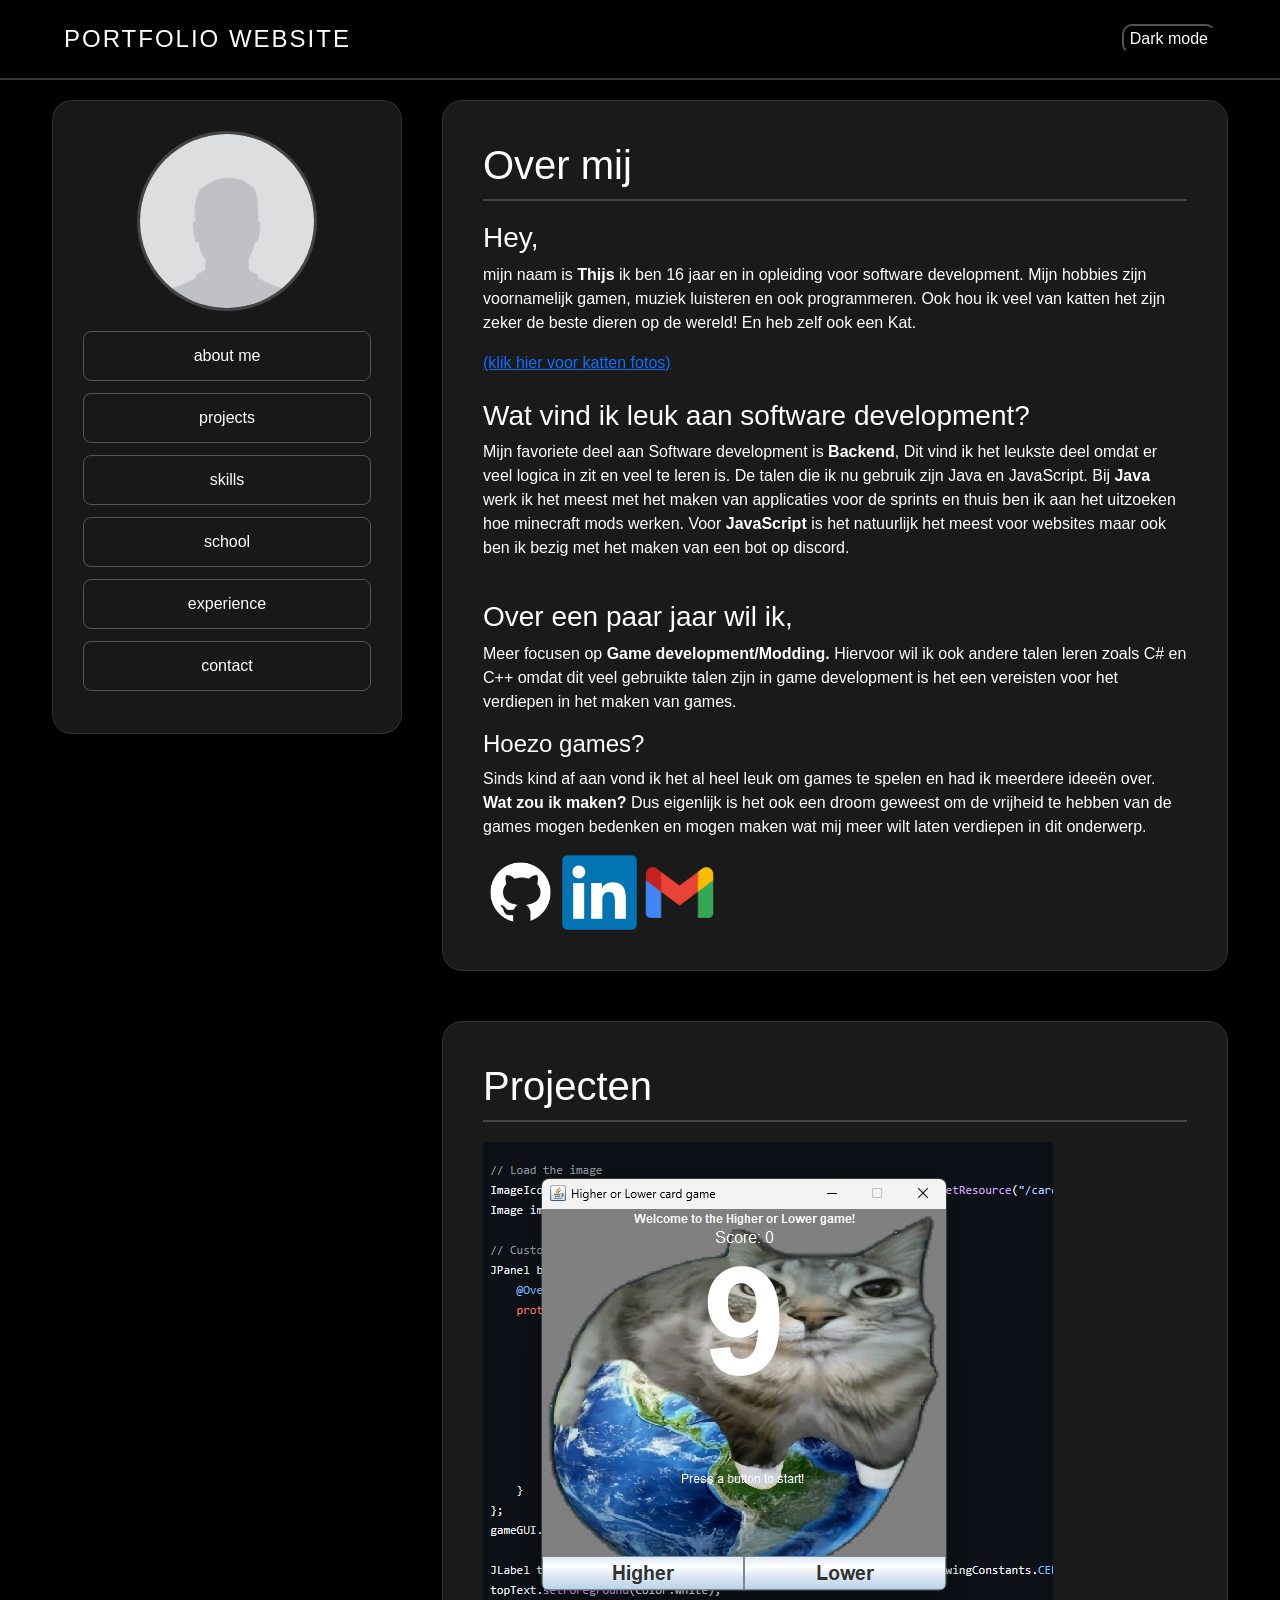
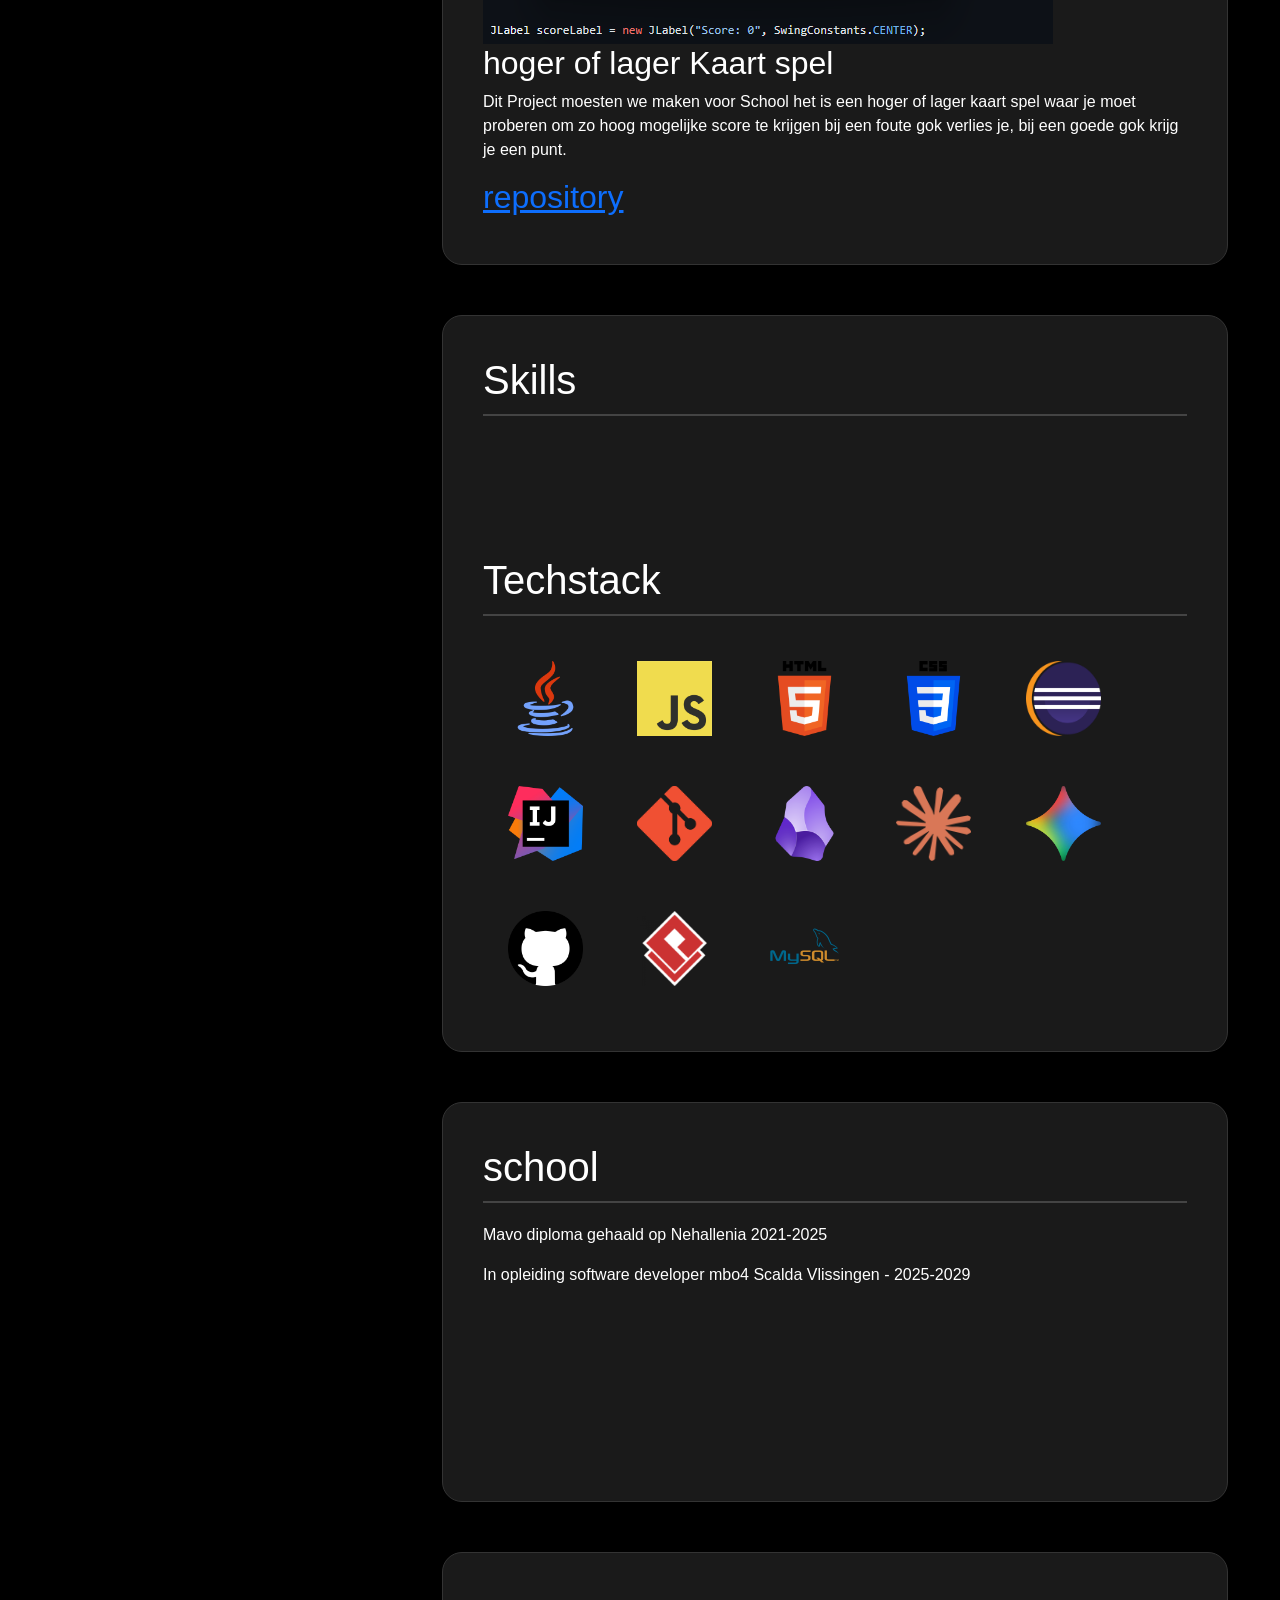
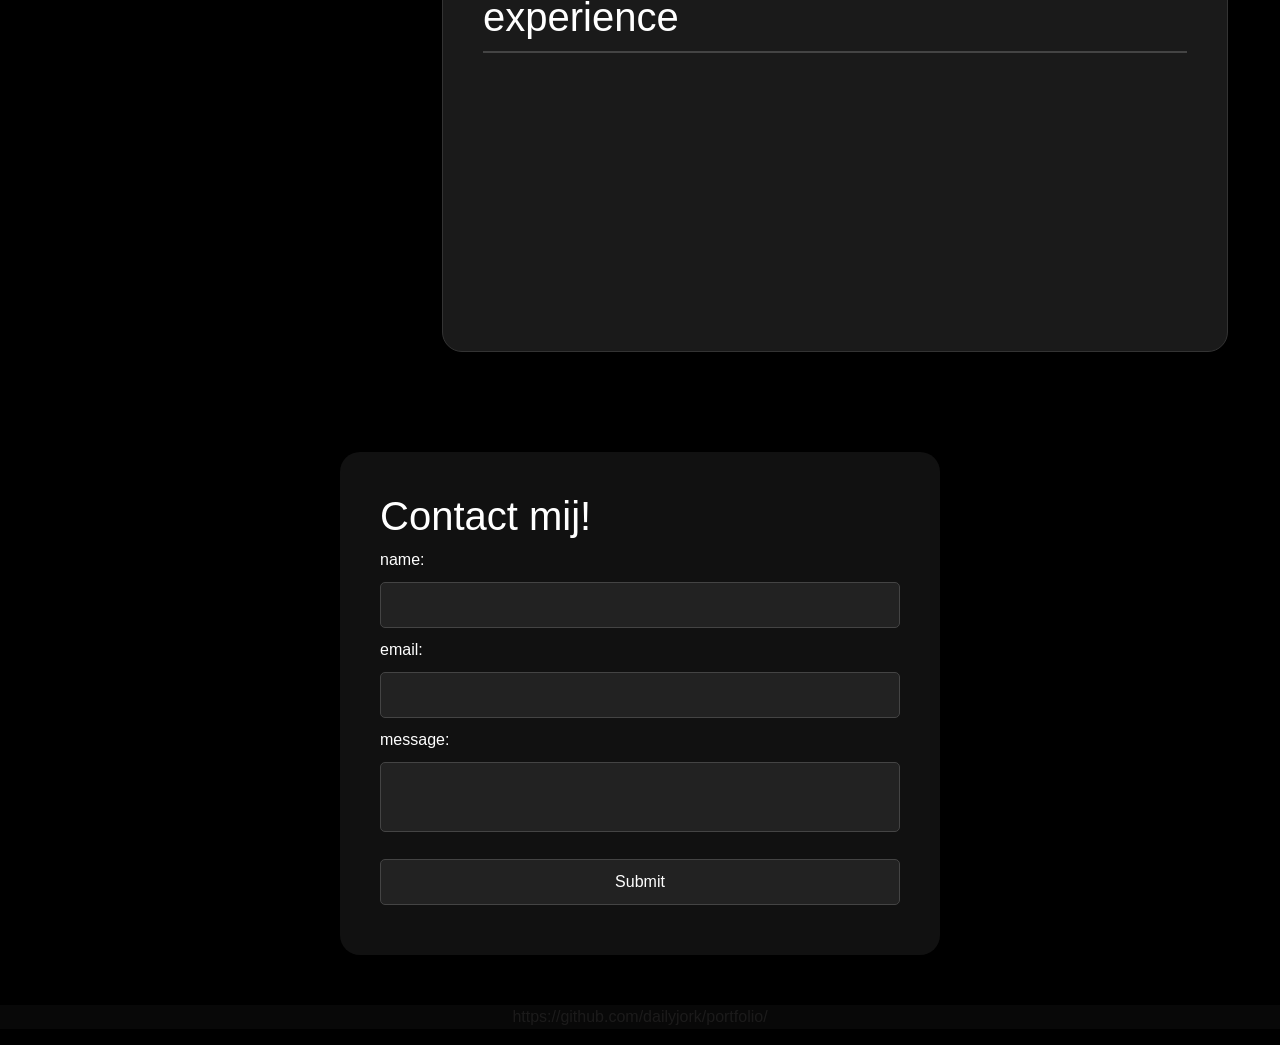
==== commit 8afc86b9: "Grades file + updates" ====
--- a/index.html
+++ b/index.html
@@ -11,14 +11,13 @@
     <link href="https://cdn.jsdelivr.net/npm/bootstrap@5.3.2/dist/css/bootstrap.min.css" rel="stylesheet"
         integrity="sha384-T3c6CoIi6uLrA9TneNEoa7RxnatzjcDSCmG1MXxSR1GAsXEV/Dwwykc2MPK8M2HN" crossorigin="anonymous" />
     <link rel="stylesheet" href="style/main.css">
+    <link rel="stylesheet" href="style/dropdown.css">
 </head>
 
 <body id="body">
     <header>
         <div id="head">
             <h1> Portfolio website </h1>
-            <div id="git"><a href="https://github.com/dailyjork" target="_blank"><img src="images/github.png"></img></a>
-            </div>
             <button id="cMode">Dark mode</button>
         </div>
     </header>
@@ -63,15 +62,15 @@
                         <p>Sinds kind af aan vond ik het al heel leuk om games te spelen en had ik meerdere ideeën over.
                             <br><strong>Wat zou ik maken?</strong> Dus eigenlijk is het ook een droom geweest om de
                             vrijheid te hebben van de games mogen bedenken en mogen maken
-                            wat mij meer wilt laten verdiepen in dit onderwerp.</p>
+                            wat mij meer wilt laten verdiepen in dit onderwerp.
+                        </p>
                         <div id="socials">
-                            
+
                             <a id="gitC" href="https://github.com/dailyjork" target="_blank"><img
                                     src="images/github.png"></img></a>
                             <a href=""><img src="images/LinkedIn_logo_initials.png" alt=""></a>
                             <a onclick="goDiv(contact)" style="cursor: pointer;"><img
                                     src="images/gmail-new-2020-logo-png_seeklogo-389043.png"></a>
-
                         </div>
                     </div>
                     <div class="block" id="projects">
@@ -89,6 +88,7 @@
                     </div>
                     <div class="block" id="skills">
                         <h1>Skills</h1>
+
                         <p></p><br><br><br><br><br>
                         <h1> Techstack</h1>
                         <div id="skills">
@@ -113,7 +113,7 @@
 
                         <P>In opleiding software developer mbo4 Scalda Vlissingen - 2025-2029</P>
 
-                    </div>
+                    </div>  
                     <div class="block" id="experience">
                         <h1>experience</h1>
                     </div>
--- a/style/main.css
+++ b/style/main.css
@@ -33,10 +33,10 @@
 
 #head {
     display: flex;
-    justify-content: space-between; /* Verdeelt de 3 groepen */
+    justify-content: space-between;
     align-items: center;
     width: 100%;
-    height: 80px; /* Geef de bar een vaste hoogte */
+    height: 80px;
     padding: 0 5%;
     background-color: rgba(0, 0, 0, 0.9);
     backdrop-filter: blur(5px);
@@ -47,7 +47,6 @@
     z-index: 1000;
 }
 
-/* We maken drie 'onzichtbare' vakken van gelijke breedte */
 #head .nav-side {
     flex: 1; 
     display: flex;
@@ -55,14 +54,14 @@
 }
 
 #head .nav-center {
-    flex: 0; /* Neemt alleen ruimte in die nodig is */
+    flex: 0;
     white-space: nowrap;
 }
 
 #head .nav-right {
     flex: 1;
     display: flex;
-    justify-content: flex-end; /* Duwt de dark mode knop naar rechts */
+    justify-content: flex-end;
 }
 
 #head h1 {
@@ -106,7 +105,7 @@
     height: 180px;
     object-fit: cover;
     border-radius: 50%;
-    border: 4px solid #444;
+    border: 3px solid #444;
     margin-bottom: 20px;
 }
 
@@ -204,6 +203,7 @@
     color: rgb(59, 57, 57);
 }
 
+
 body.light-mode {
     background-color: #f5f5f5;
     background-image: radial-gradient(#ccc 1px, transparent 1px);
@@ -229,6 +229,9 @@
     border: 1px solid #ccc;
     color: #333;
 }
+body.light-mode #profile img{
+    border-color: rgb(159, 159, 159);
+}
 
 body.light-mode .block {
     background: white;
@@ -251,8 +254,12 @@
     background-color: rgb(255, 255, 255);
     color: rgb(0, 0, 0);
 }
+body.light-mode #cardGame {
+    color: black;
+}
 
 @media screen and (max-width: 768px) {
+
     .container {
         flex-direction: column;
         align-items: center;
@@ -271,7 +278,6 @@
 
     #rightColumn {
         width: 100%;
-        /* Was 950%, nu gefixt naar 100% */
     }
 
     .block {
@@ -294,6 +300,36 @@
     #contact {
         width: 100%;
     }
+
+    #cat #head {
+        padding: 0 10px;
+        height: 60px;
+    }
+
+    #cat #head h1 {
+        font-size: 1rem;
+        letter-spacing: 1px;
+    }
+
+    #cat #head button {
+        font-size: 0.7rem;
+        padding: 5px 8px;
+    }
+
+    #cat .block {
+        padding: 15px;
+        margin-top: 80px;
+    }
+
+    #cat .block img {
+        width: 100%;
+        margin: 5px 0;
+    }
+
+    #cat .container {
+        margin-top: 70px;
+        padding: 0 10px;
+    }
 }
 
 @media screen and (max-width: 480px) {
@@ -305,4 +341,7 @@
         width: 45px;
         height: 45px;
     }
-}+}
+
+
+
--- a/style/dropdown.css
+++ b/style/dropdown.css
@@ -0,0 +1,164 @@
+/* --- BASIS STYLING (Jouw originele stijl) --- */
+* {
+    box-sizing: border-box;
+    transition: background-color 0.3s ease, color 0.3s ease;
+    user-select: none;
+}
+
+body {
+    background-color: #000;
+    color: white;
+    margin: 0;
+    font-family: 'Segoe UI', Tahoma, Geneva, Verdana, sans-serif;
+    overflow-x: hidden;
+}
+
+/* --- ACCORDION / DROPDOWN MENU --- */
+.dashboard {
+    display: flex;
+    flex-direction: column; /* Zet de blokken weer onder elkaar */
+    gap: 20px;
+    width: 100%;
+    margin-bottom: 30px;
+}
+
+.accordion-item {
+    background: #1a1a1a;
+    border-radius: 20px;
+    border: 1px solid #333;
+    overflow: hidden;
+    transition: all 0.3s ease;
+}
+
+.accordion-header {
+    padding: 25px 40px;
+    display: flex;
+    justify-content: space-between;
+    align-items: center;
+    cursor: pointer;
+    font-weight: bold;
+    text-transform: uppercase;
+    letter-spacing: 2px;
+}
+
+.accordion-header:hover {
+    background: rgba(255, 255, 255, 0.05);
+}
+
+.accordion-header .icon {
+    transition: transform 0.3s ease;
+}
+
+.accordion-content {
+    max-height: 0;
+    overflow: hidden;
+    transition: max-height 0.4s cubic-bezier(0, 1, 0, 1);
+    background: rgba(0, 0, 0, 0.2);
+}
+
+/* Open status voor JavaScript */
+.accordion-item.active .accordion-content {
+    max-height: 2000px; /* Ruimte voor de hele tabel */
+    transition: max-height 0.4s ease-in-out;
+    padding: 20px 40px 40px;
+}
+
+.accordion-item.active .icon {
+    transform: rotate(180deg);
+}
+
+/* --- TABEL STYLING (Resultaten) --- */
+.table-wrapper {
+    overflow-x: auto;
+}
+
+table {
+    width: 100%;
+    border-collapse: collapse;
+}
+
+th {
+    text-align: left;
+    color: #888;
+    font-size: 0.8rem;
+    text-transform: uppercase;
+    padding: 15px;
+    border-bottom: 2px solid #333;
+}
+
+td {
+    padding: 12px 15px;
+    border-bottom: 1px solid #222;
+    color: #ccc;
+}
+
+.table-divider {
+    background: rgba(255, 255, 255, 0.05);
+    font-weight: bold;
+    color: white;
+}
+
+/* Specifieke statussen uit jouw afbeeldingen */
+.status-behaald {
+    color: #4caf50; /* Groen */
+}
+
+.status-fail {
+    color: #ff4d4d !important; /* Fel rood voor onvoldoendes */
+    font-weight: bold;
+}
+
+.sub-item {
+    padding-left: 35px !important;
+    opacity: 0.7;
+    font-size: 0.9rem;
+}
+
+/* --- PROGRESS BARS (In de headers of cards) --- */
+.progress-bar {
+    background: #333;
+    height: 8px;
+    border-radius: 4px;
+    width: 100px;
+    margin-left: 15px;
+    overflow: hidden;
+    display: inline-block;
+}
+
+.progress-bar .fill {
+    background: linear-gradient(90deg, #4caf50, #81c784);
+    height: 100%;
+}
+
+/* --- LIGHT MODE SUPPORT --- */
+body.light-mode .accordion-item {
+    background: white;
+    border: 1px solid #ddd;
+    box-shadow: 0 4px 15px rgba(0, 0, 0, 0.05);
+}
+
+body.light-mode .accordion-header {
+    color: #1a1a1a;
+}
+
+body.light-mode td {
+    color: #333;
+    border-bottom: 1px solid #eee;
+}
+
+body.light-mode .table-divider {
+    background: #f5f5f5;
+    color: #000;
+}
+
+/* --- RESPONSIVENESS --- */
+@media screen and (max-width: 768px) {
+    .accordion-header {
+        padding: 20px;
+        font-size: 0.9rem;
+    }
+    
+    .sub-item {
+        padding-left: 20px !important;
+    }
+}
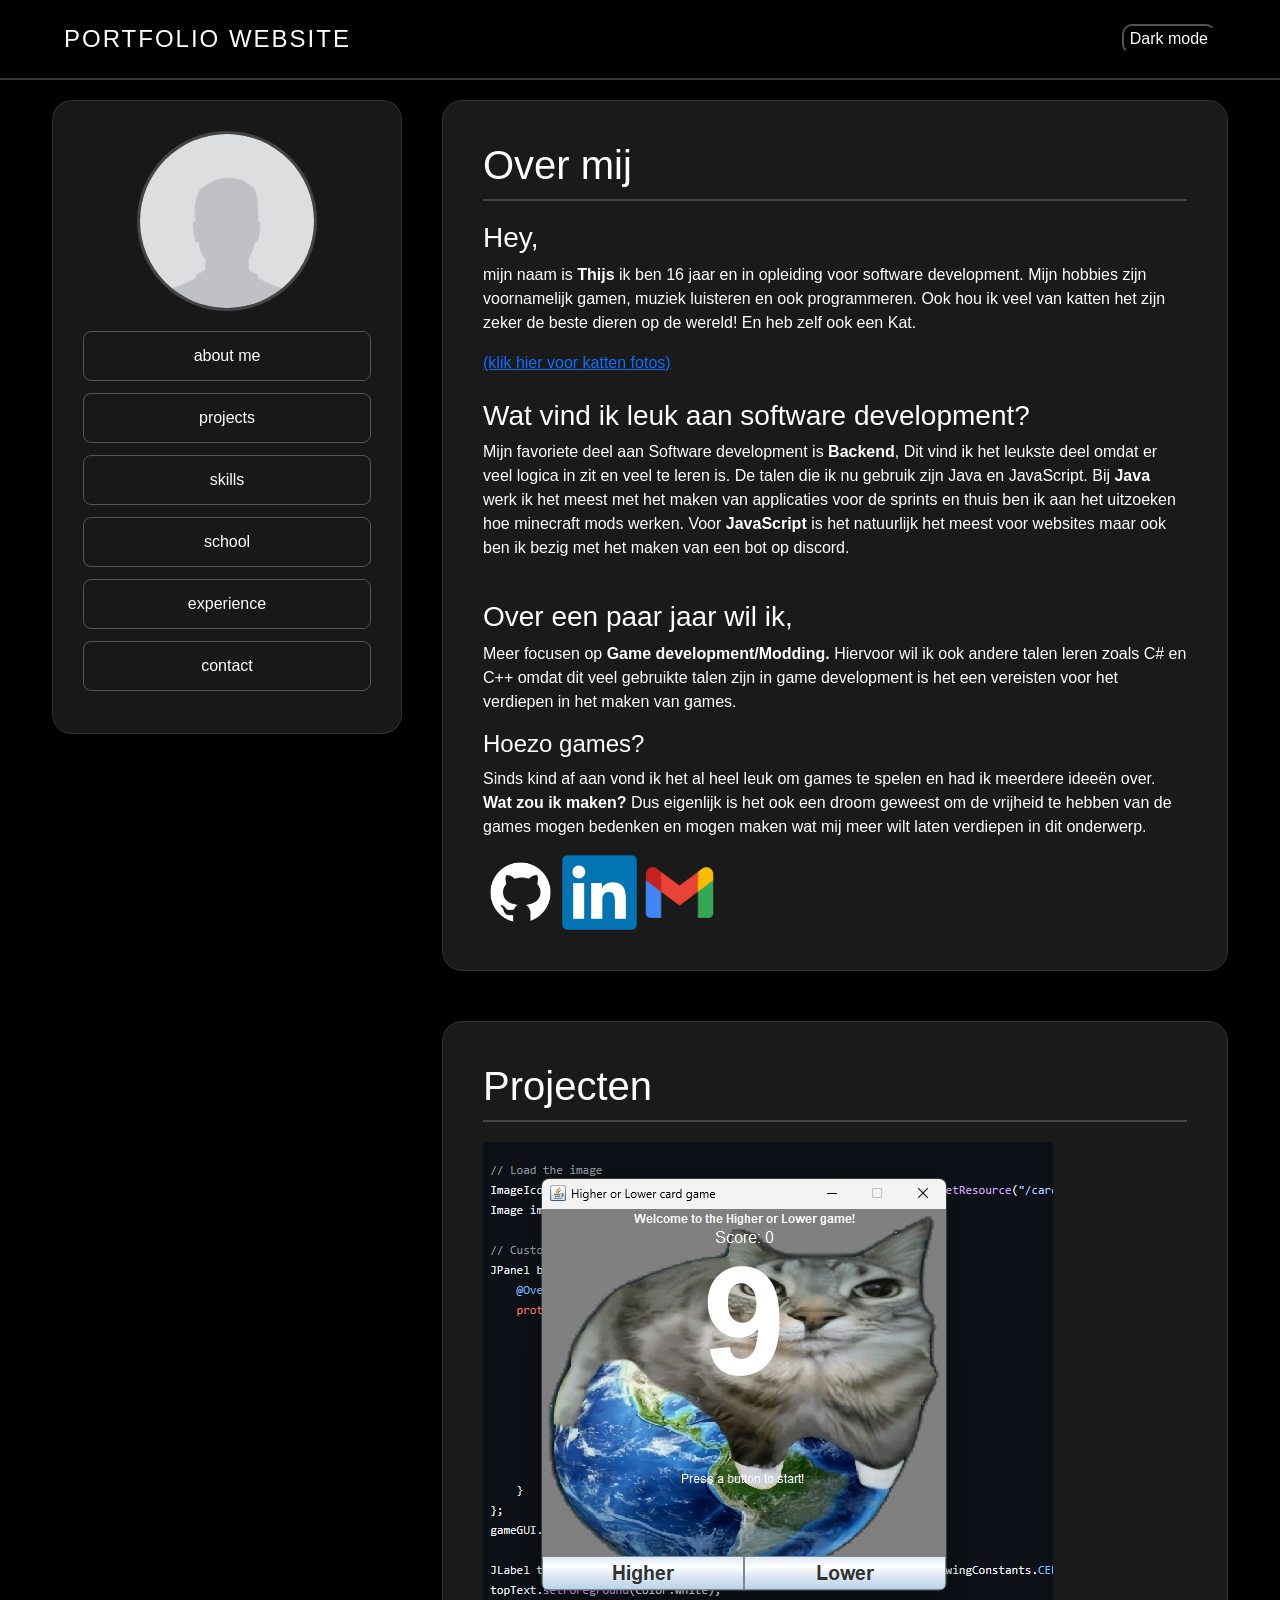
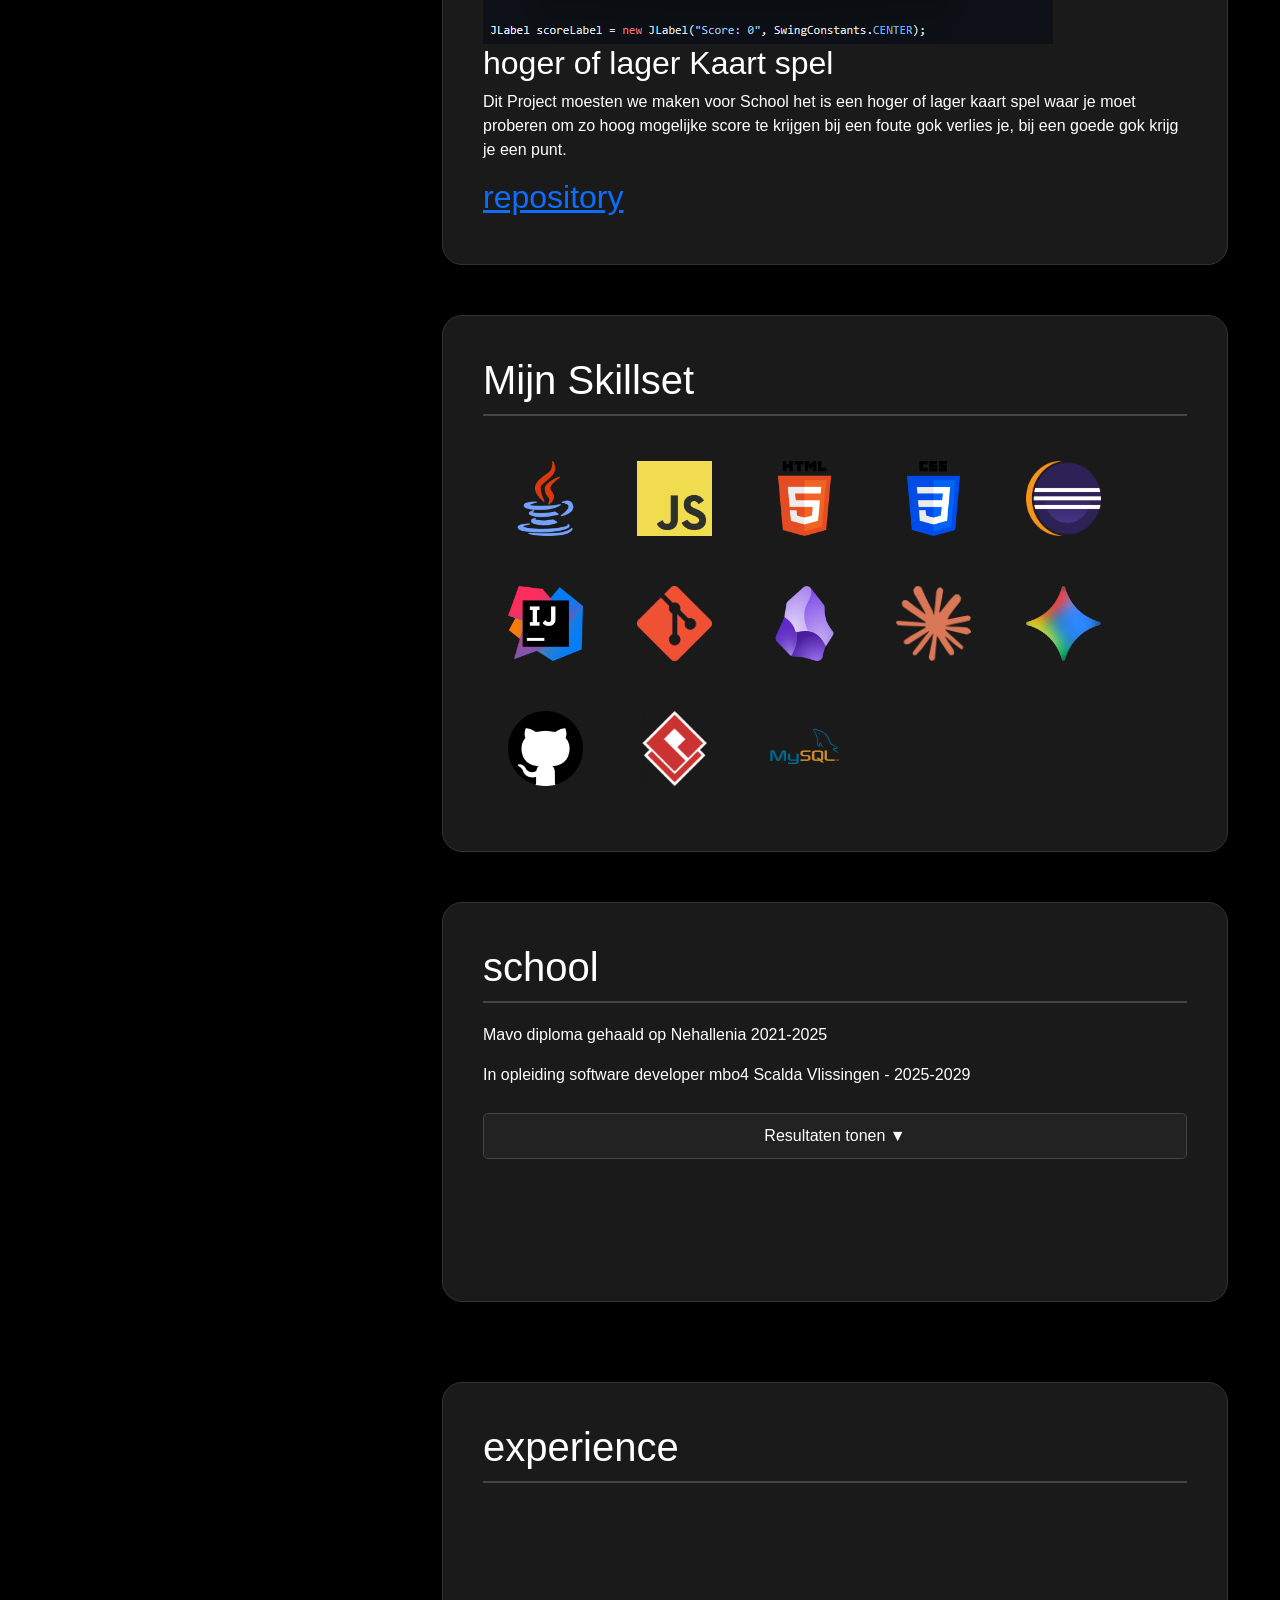
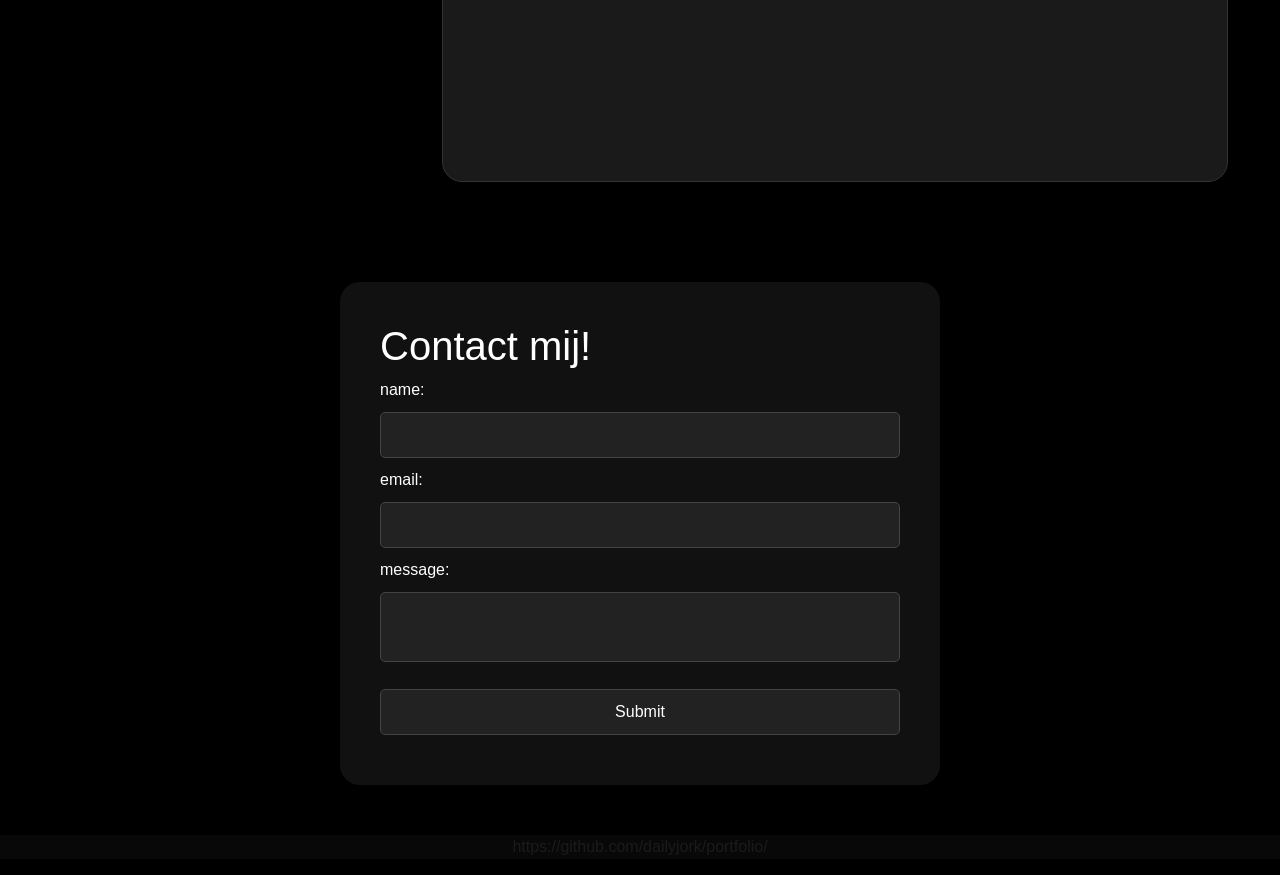
==== commit af9c0f33: "." ====
--- a/index.html
+++ b/index.html
@@ -87,10 +87,7 @@
                         </div>
                     </div>
                     <div class="block" id="skills">
-                        <h1>Skills</h1>
-
-                        <p></p><br><br><br><br><br>
-                        <h1> Techstack</h1>
+                        <h1> Mijn Skillset</h1>
                         <div id="skills">
                             <img src="images/java-logo.png" alt="">
                             <img src="images/JavaScript-logo.png" alt="">
@@ -110,15 +107,32 @@
                     <div class="block" id="school">
                         <h1>school</h1>
                         <p>Mavo diploma gehaald op Nehallenia 2021-2025</p>
+                        <p>In opleiding software developer mbo4 Scalda Vlissingen - 2025-2029</p>
 
-                        <P>In opleiding software developer mbo4 Scalda Vlissingen - 2025-2029</P>
+                        <button id="school-toggle">Resultaten tonen ▼</button>
 
-                    </div>  
-                    <div class="block" id="experience">
-                        <h1>experience</h1>
+                        <table id="school-table">
+                            <thead>
+                                <tr>
+                                    <th>Vak</th>
+                                    <th>Fase</th>
+                                    <th>Sprint</th>
+                                    <th>Toets</th>
+                                    <th>Review</th>
+                                    <th>Uitkomst</th>
+                                </tr>
+                            </thead>
+                            <tbody id="school-tbody"></tbody>
+                        </table>
                     </div>
+
+                </div>
+                <div class="block" id="experience">
+                    <h1>experience</h1>
+                    <p></p>
                 </div>
             </div>
+        </div>
     </main>
     <footer>
         <div id="contact">
@@ -146,9 +160,8 @@
     <script src="https://cdn.jsdelivr.net/npm/bootstrap@5.3.2/dist/js/bootstrap.min.js"
         integrity="sha384-BBtl+eGJRgqQAUMxJ7pMwbEyER4l1g+O15P+16Ep7Q9Q+zqX6gSbd85u4mG4QzX+"
         crossorigin="anonymous"></script>
-    <script src="script/main.js">
-
-    </script>
+    <script src="script/main.js"></script>
+    <script src="script/studieMeter.js"></script>
 </body>
 
 </html>
--- a/style/main.css
+++ b/style/main.css
@@ -109,7 +109,7 @@
     margin-bottom: 20px;
 }
 
-#profile button {
+#profile button{
     width: 100%;
     padding: 12px;
     margin-bottom: 12px;
@@ -180,7 +180,8 @@
 
 #form input,
 #form textarea,
-#form button {
+#form button,
+#school-toggle {
     width: 100%;
     padding: 10px;
     margin: 10px 0;
